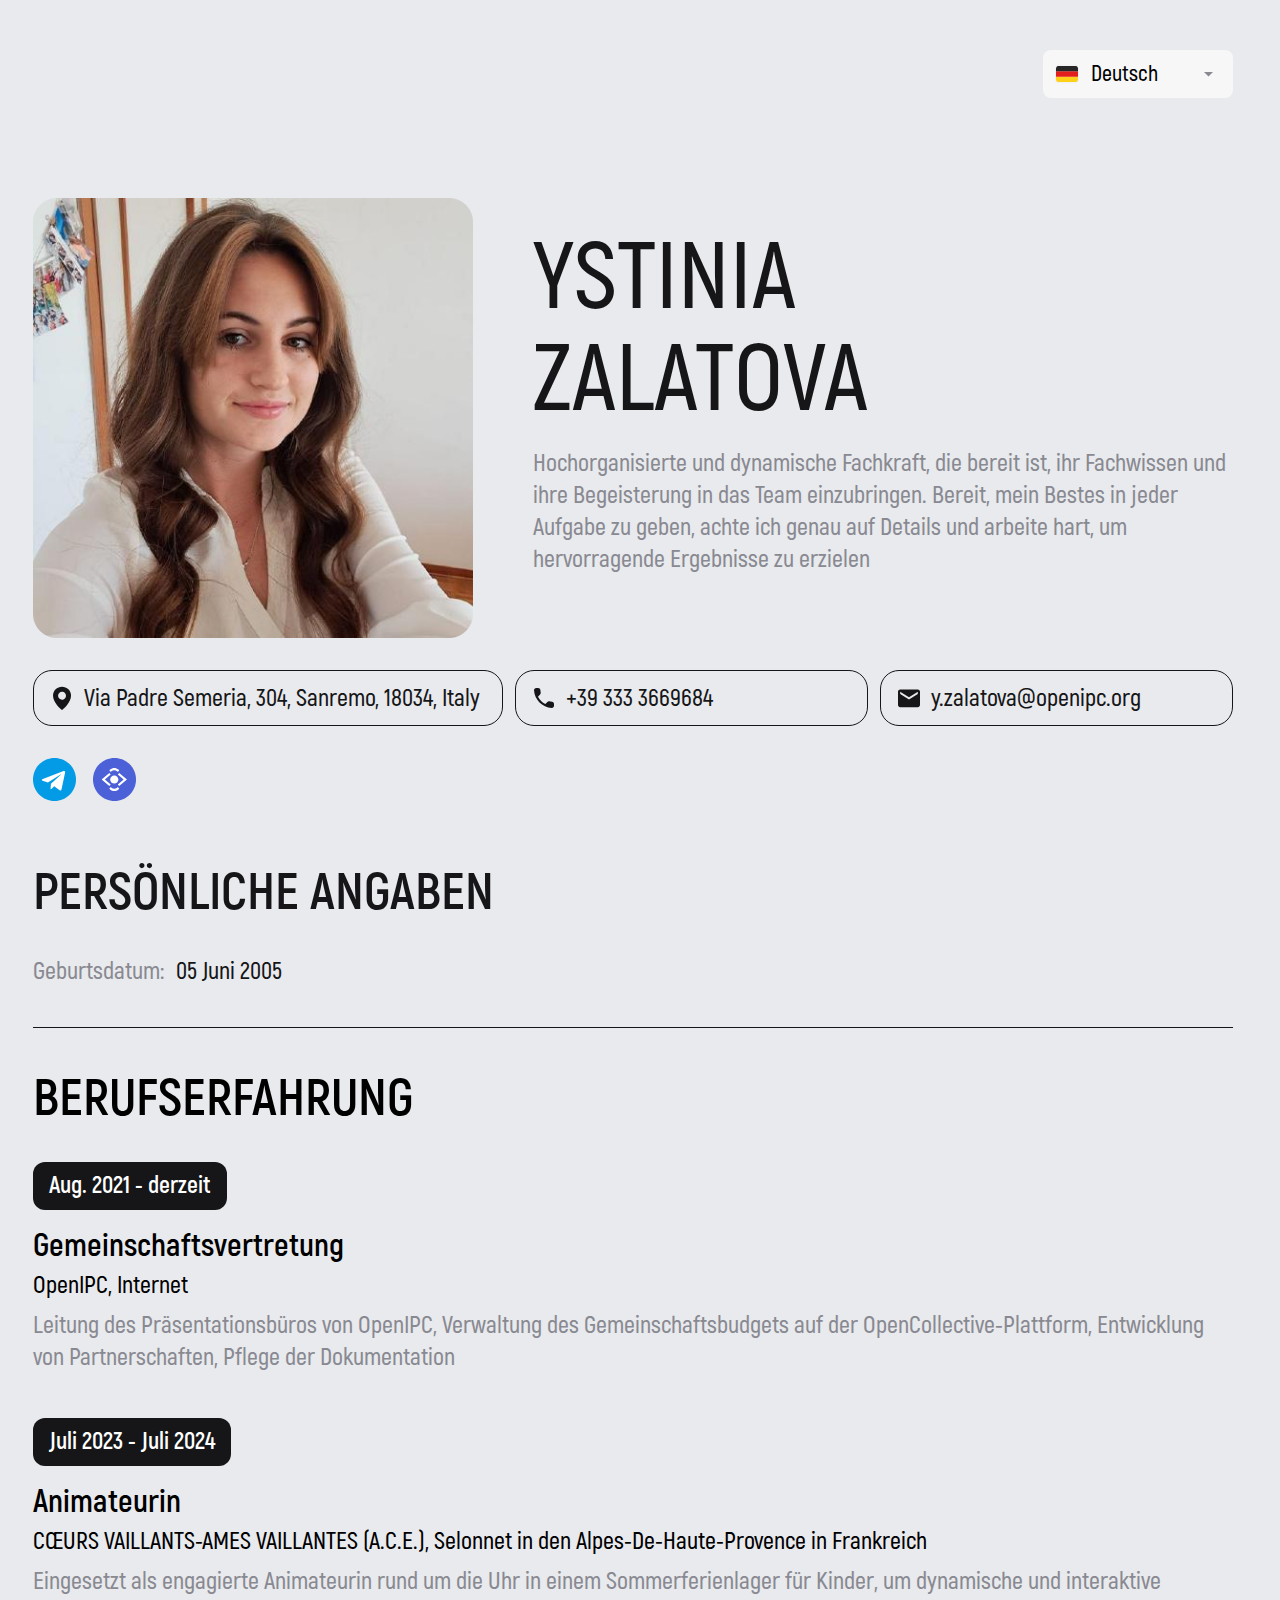
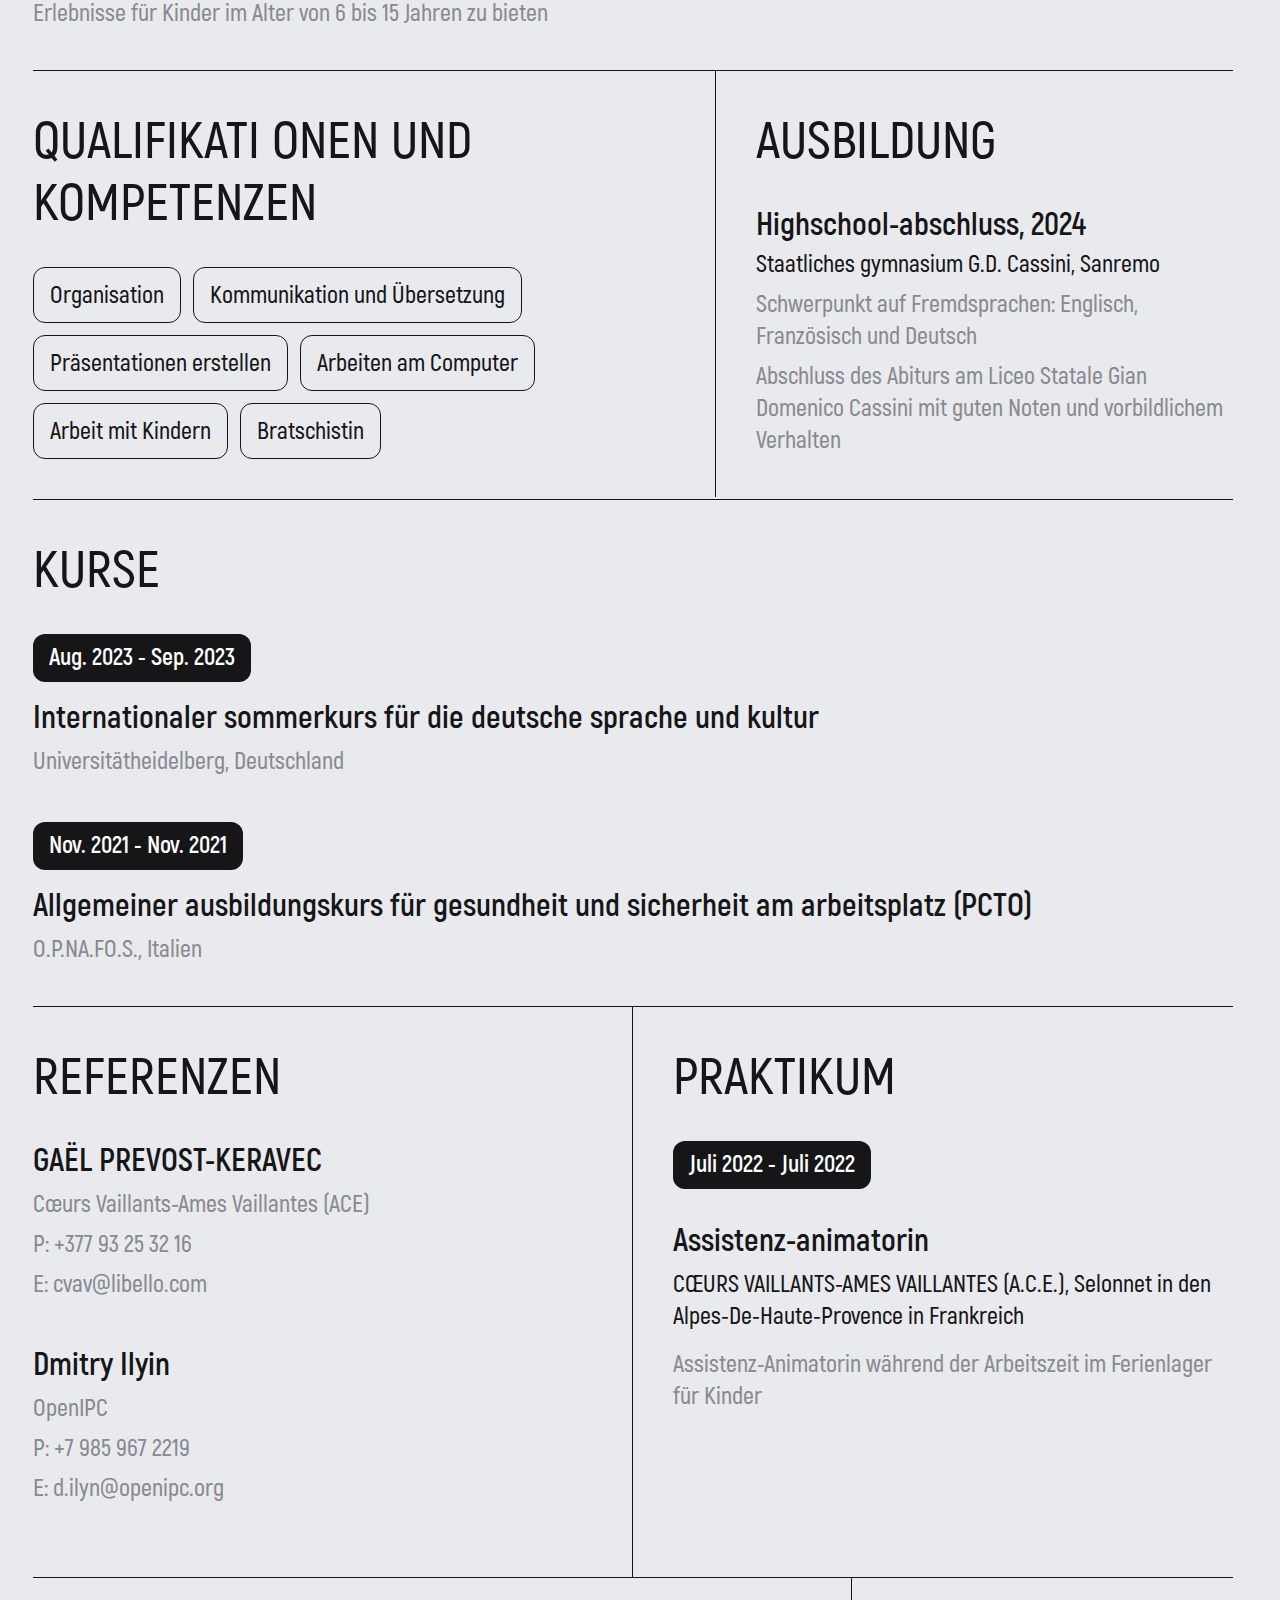
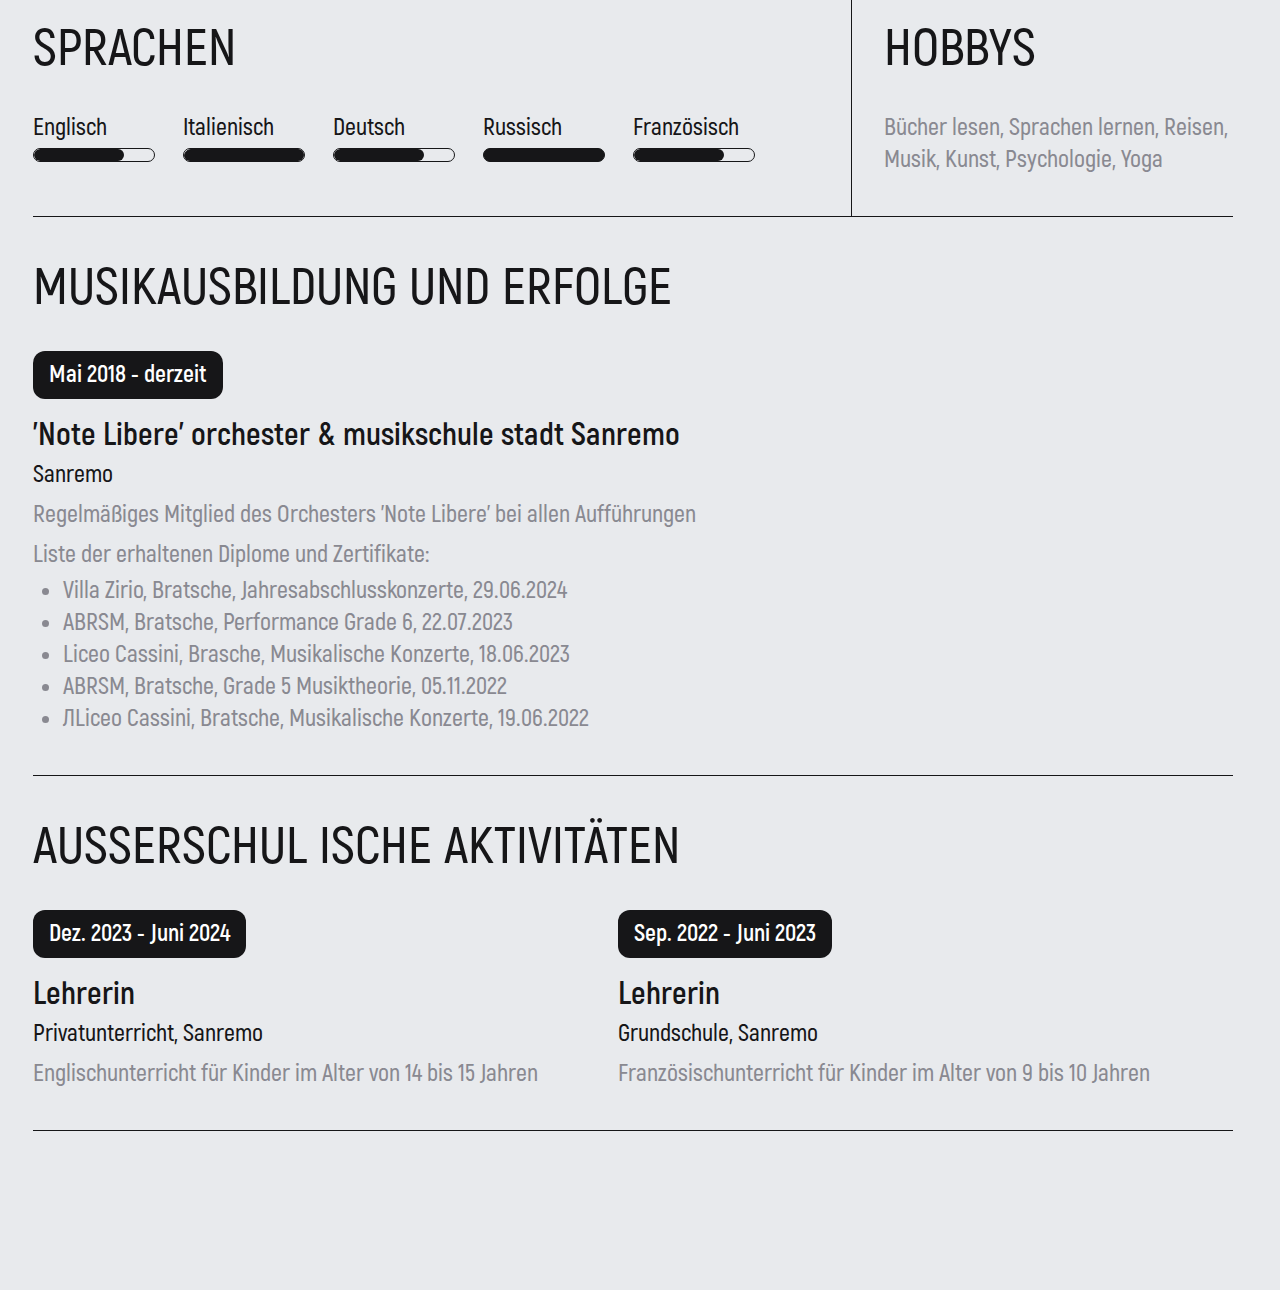
==== de.html @ 10b7538b "Rename index pages" ====
<!doctype html>
<html lang="de">

<head>
  <meta charset="utf-8" />
  <meta name="viewport"
    content="width=device-width, user-scalable=no, initial-scale=1, maximum-scale=1, minimum-scale=1">
  <title>CV</title>
  <link rel="stylesheet" href="./css/styles.css" />
</head>

<body>

  <header class="header">
    <div class="lang-menu">
      <div id="lang-menu-btn" class="lang-menu__button" tabindex="1">
        <div class="lang-menu__text-wrap">
          <img class="lang-menu__flag" src="./img/flag_de.svg" alt="Deutsch"
            loading="lazy" style="width: 24px; height: 24px;">
          <span class="lang-menu__text">Deutsch</span>
        </div>
        <img id="lang-menu-img" class="lang-menu__arrow" src="./img/arrow_down.svg" loading="lazy"
          style="width: 24px; height: 24px;">
        </button>
        <div id="lang-menu-list" class="lang-menu__list">
          <a href="./en.html" class="lang-menu__item" tabindex="2">
            <img class="lang-menu__item-flag" src="./img/flag_gb.svg"
              alt="Englisch" style="width: 24px; height: 24px;">
            <span class="lang-menu__name">Englisch</span>
          </a>

          <a href="./it.html" class="lang-menu__item" tabindex="3">
            <img class="lang-menu__item-flag" src="./img/flag_it.svg"
              alt="Italienisch" style="width: 24px; height: 24px;">
            <span class="lang-menu__name">Italienisch</span>
          </a>

          <a href="./de.html" class="lang-menu__item" tabindex="4">
            <img class="lang-menu__item-flag" src="./img/flag_de.svg"
              alt="Deutsch" style="width: 24px; height: 24px;">
            <span class="lang-menu__name">Deutsch</span>
          </a>

          <a href="./ru.html" class="lang-menu__item" tabindex="5">
            <img class="lang-menu__item-flag" src="./img/flag_ru.svg"
              alt="Russisch" style="width: 24px; height: 24px;">
            <span class="lang-menu__name">Russisch</span>
          </a>

          <a href="./fr.html" class="lang-menu__item" tabindex="6">
            <img class="lang-menu__item-flag" src="./img/flag_fr.svg"
              alt="Französisch" style="width: 24px; height: 24px;">
            <span class="lang-menu__name">Französisch</span>
          </a>
        </div>
      </div>
    </div>

    <!--
    <a href="./cv.pdf">
      <div class="header__download chips chips--filled">
        <img src="./img/download.svg" alt="PDF herunterladen" style="width: 24px; height: 24px;">
        <span class="chips__label">PDF herunterladen</span>
      </div>
    </a> -->


  </header>

  <main class="content">
    <div class="profile">
      <div class="profile__photo">
        <picture>
          <source media="(max-width: 360px)" srcset="./img/photo_mobile.png" />
          <source media="(max-width: 768px)" srcset="./img/photo_tablet.png" />
          <img src="./img/photo_pc.png" alt="YSTINIA ZALATOVA" loading="lazy">
        </picture>
      </div>
      <div class="profile__info">
        <div class="profile__name">
          <div class="profile__first-name">YSTINIA</div>
          <div class="profile__last-name">ZALATOVA</div>
        </div>
        <div class="profile__description">Hochorganisierte und dynamische Fachkraft, die bereit ist, ihr Fachwissen und ihre Begeisterung in das Team einzubringen. Bereit, mein Bestes in jeder Aufgabe zu geben, achte ich genau auf Details und arbeite hart, um hervorragende Ergebnisse zu erzielen</div>
      </div>
    </div>


    <div class="contacts">
      <div class="chips chips--outline contacts__item--location contacts__chips">
        <div class="contacts__icon">
          <img src="./img/location_big.svg" alt="Via Padre Semeria, 304, Sanremo, 18034, Italy" loading="lazy">
        </div>
        <span class="chips__label contacts__chips-label">Via Padre Semeria, 304, Sanremo, 18034, Italy</span>
      </div>

      <div class="chips chips--outline contacts__item--phone contacts__chips">
        <div class="contacts__icon">
          <img src="./img/phone_big.svg" alt="+39 333 3669684" loading="lazy">
        </div>
        <span class="chips__label contacts__chips-label">+39 333 3669684</span>
      </div>

      <div class="chips chips--outline contacts__item--email contacts__chips">
        <div class="contacts__icon">
          <img src="./img/email_big.svg" alt="y.zalatova@openipc.org" loading="lazy">
        </div>
        <span class="chips__label contacts__chips-label">y.zalatova@openipc.org</span>
      </div>
    </div>

    <div class="contact-icons">
      <a href="https://t.me/Ystinia5" class="contact-icons__item">
        <img src="./img/telegram.svg" alt="https://t.me/Ystinia5">
      </a>

      <a href="https://openipc.org/our-team" class="contact-icons__item">
        <img src="./img/openipc.svg" alt="https://openipc.org/our-team">
      </a>
    </div>

    <div class="personal-data">
      <div class="personal-data__header">
        <h1 class="personal-data__title">PERSÖNLICHE ANGABEN</h1>
      </div>
      <div class="personal-data__birthdate">
        <span class="personal-data__birthdate-label">Geburtsdatum:</span>
        <span class="personal-data__birthdate-value">05 Juni 2005</span>
      </div>
    </div>

    <section class="work-experience">
      <h2 class="work-experience__title">BERUFSERFAHRUNG</h2>
      <div class="work-experience__list">

        <div class="work-experience__item">
          <div class="chips chips--filled">
            <span class="chips__label">Aug. 2021 - derzeit</span>
          </div>
          <div class="work-experience__item-details">
            <div class="work-experience__item-details-header">
              <h3 class="work-experience__item-details-title">Gemeinschaftsvertretung</h3>
              <p class="work-experience__item-details-subtitle">OpenIPC, Internet</p>
            </div>
            <p class="work-experience__item-details-description">Leitung des Präsentationsbüros von OpenIPC, Verwaltung des Gemeinschaftsbudgets auf der OpenCollective-Plattform, Entwicklung von Partnerschaften, Pflege der Dokumentation</p>
          </div>
        </div>

        <div class="work-experience__item">
          <div class="chips chips--filled">
            <span class="chips__label">Juli 2023 - Juli 2024</span>
          </div>
          <div class="work-experience__item-details">
            <div class="work-experience__item-details-header">
              <h3 class="work-experience__item-details-title">Animateurin</h3>
              <p class="work-experience__item-details-subtitle">CŒURS VAILLANTS-AMES VAILLANTES (A.C.E.), Selonnet in den Alpes-De-Haute-Provence in Frankreich</p>
            </div>
            <p class="work-experience__item-details-description">Eingesetzt als engagierte Animateurin rund um die Uhr in einem Sommerferienlager für Kinder, um dynamische und interaktive Erlebnisse für Kinder im Alter von 6 bis 15 Jahren zu bieten</p>
          </div>
        </div>

      </div>
    </section>

    <section class="skills-education">
      <div class="skills">
        <h2 class="skills__title">QUALIFIKATI ONEN UND KOMPETENZEN</h2>
        <div class="skills__list">
          <div class="chips chips--outline">
            <span class="chips__label">Organisation</span>
          </div>
          <div class="chips chips--outline">
            <span class="chips__label">Kommunikation und Übersetzung</span>
          </div>
          <div class="chips chips--outline">
            <span class="chips__label">Präsentationen erstellen</span>
          </div>
          <div class="chips chips--outline">
            <span class="chips__label">Arbeiten am Computer</span>
          </div>
          <div class="chips chips--outline">
            <span class="chips__label">Arbeit mit Kindern</span>
          </div>
          <div class="chips chips--outline">
            <span class="chips__label">Bratschistin</span>
          </div>
        </div>
      </div>
      <div class="education">
        <h2 class="education__title">AUSBILDUNG</h2>
        <div class="education__item">
          <div class="education__degree">
            <h3 class="education__degree-title">Highschool-abschluss, 2024</h2>
              <p class="education__degree-school">Staatliches gymnasium G.D. Cassini, Sanremo</p>
          </div>
          <div class="education__details">
            <p class="education__details-item">Schwerpunkt auf Fremdsprachen: Englisch, Französisch und Deutsch</p>
            <p class="education__details-item">Abschluss des Abiturs am Liceo Statale Gian Domenico Cassini mit guten Noten und vorbildlichem Verhalten</p>
          </div>
        </div>
      </div>
    </section>

    <section class="courses-section">
      <h2 class="courses-section__title">KURSE</h2>
      <div class="courses-section__list">
        <div class="course-item">
          <div class="chips chips--filled">
            <span class="chips__label">Aug. 2023 - Sep. 2023</span>
          </div>
          <div class="course-item__content">
            <h3 class="course-item__title">Internationaler sommerkurs für die deutsche sprache und kultur</h3>
            <p class="course-item__subtitle">Universitätheidelberg, Deutschland</p>
          </div>
        </div>
        <div class="course-item">
          <div class="chips chips--filled">
            <span class="chips__label">Nov. 2021 - Nov. 2021</span>
          </div>
          <div class="course-item__content">
            <h3 class="course-item__title">Allgemeiner ausbildungskurs für gesundheit und sicherheit am arbeitsplatz (PCTO)</h3>
            <p class="course-item__subtitle">O.P.NA.FO.S., Italien</p>
          </div>
        </div>
      </div>
    </section>

    <section class="recommendations-internship">

      <div class="recommendations">
        <div class="recommendations__title">REFERENZEN</div>
        <div class="recommendations__list">
          <div class="recommendation">
            <div class="recommendation__person">
              <div class="recommendation__person-name">GAËL PREVOST-KERAVEC</div>
              <div class="recommendation__person-info">
                <div class="recommendation__person-company">Cœurs Vaillants-Ames Vaillantes (ACE)</div>
                <div class="recommendation__person-phone">P: +377 93 25 32 16</div>
                <div class="recommendation__person-email">E: cvav@libello.com</div>
              </div>
            </div>
          </div>
          <div class="recommendation">
            <div class="recommendation__person">
              <div class="recommendation__person-name">Dmitry Ilyin</div>
              <div class="recommendation__person-info">
                <div class="recommendation__person-company">OpenIPC</div>
                <div class="recommendation__person-phone">P: +7 985 967 2219</div>
                <div class="recommendation__person-email">E: d.ilyn@openipc.org</div>
              </div>
            </div>
          </div>
        </div>
        <div class="separator"></div>
      </div>

      <div class="internship">
        <div class="internship__title">PRAKTIKUM</div>
        <div class="internship__chips">
          <div class="chips chips--filled">
            <span class="chips__label">Juli 2022 - Juli 2022</span>
          </div>
        </div>
        <div class="internship__description">
          <div class="internship__position">
            <div class="internship__position-title">Assistenz-animatorin</div>
            <div class="internship__position-company">CŒURS VAILLANTS-AMES VAILLANTES (A.C.E.), Selonnet in den Alpes-De-Haute-Provence in Frankreich</div>
          </div>
          <div class="internship__responsibilities">Assistenz-Animatorin während der Arbeitszeit im Ferienlager für Kinder</div>
        </div>
      </div>
    </section>

    <section class="skills-hobbies">
      <div class="skills">
        <h2 class="skills__title">SPRACHEN</h2>
        <div class="skills__list">
          <div class="skill">
            <div class="progress">
              <label class="progress__label">Englisch</label>
              <div class="progress__bar">
                <div class="progress__bar--fill" style="width: 75%;"></div>
              </div>
            </div>
          </div>
          <div class="skill">
            <div class="progress">
              <label class="progress__label">Italienisch</label>
              <div class="progress__bar">
                <div class="progress__bar progress__bar--complete"></div>
              </div>
            </div>
          </div>
          <div class="skill">
            <div class="progress">
              <label class="progress__label">Deutsch</label>
              <div class="progress__bar">
                <div class="progress__bar--fill" style="width: 75%;"></div>
              </div>
            </div>
          </div>
          <div class="skill">
            <div class="progress">
              <label class="progress__label">Russisch</label>
              <div class="progress__bar progress__bar--complete"></div>
            </div>
          </div>
          <div class="skill">
            <div class="progress">
              <label class="progress__label">Französisch</label>
              <div class="progress__bar">
                <div class="progress__bar--fill" style="width: 75%;"></div>
              </div>
            </div>
          </div>
        </div>
      </div>
      <div class="hobbies">
        <h2 class="hobbies__title">HOBBYS</h2>
        <p class="hobbies__description">Bücher lesen, Sprachen lernen, Reisen, Musik, Kunst, Psychologie, Yoga</p>
      </div>
    </section>

    <section class="music-education">
      <h2 class="music-education__title">MUSIKAUSBILDUNG UND ERFOLGE</h2>

      <div class="music-education__content">
        <div class="chips chips--filled">
          <span class="chips__label">Mai 2018 - derzeit</span>
        </div>

        <div class="music-education__info">
          <div class="music-education__place">
            <h3 class="music-education__place-title">'Note Libere' orchester & musikschule stadt Sanremo</h3>
            <p class="music-education__place-city">Sanremo</p>
          </div>
          <div class="music-education__achievements">
            <p class="music-education__achievements-participation">Regelmäßiges Mitglied des Orchesters 'Note Libere' bei allen Aufführungen</p>
            <p class="music-education__diplomas-text">Liste der erhaltenen Diplome und Zertifikate:</p>
            <ul class="music-education__achievements-diplomas">
              <li>Villa Zirio, Bratsche, Jahresabschlusskonzerte, 29.06.2024</li>
              <li>ABRSM, Bratsche, Performance Grade 6, 22.07.2023</li>
              <li>Liceo Cassini, Brasche, Musikalische Konzerte, 18.06.2023</li>
              <li>ABRSM, Bratsche, Grade 5 Musiktheorie, 05.11.2022</li>
              <li>ЛLiceo Cassini, Bratsche, Musikalische Konzerte, 19.06.2022</li>
            </ul>
          </div>
        </div>
      </div>
    </section>

    <section class="extracurricular-activities">
      <h2 class="extracurricular-activities__title">AUSSERSCHUL ISCHE AKTIVITÄTEN</h2>
      <div class="extracurricular-activities__list">
        <div class="activity">
          <div class="chips chips--filled">
            <span class="chips__label">Dez. 2023 - Juni 2024</span>
          </div>
          <div class="activity__content">
            <div class="activity__header">
              <h3 class="activity__title">Lehrerin</h3>
              <p class="activity__subtitle">Privatunterricht, Sanremo</p>
            </div>
            <p class="activity__description">Englischunterricht für Kinder im Alter von 14 bis 15 Jahren</p>
          </div>
        </div>
        <div class="activity">
          <div class="chips chips--filled">
            <span class="chips__label">Sep. 2022 - Juni 2023</span>
          </div>
          <div class="activity__content">
            <div class="activity__header">
              <h3 class="activity__title">Lehrerin</h3>
              <p class="activity__subtitle">Grundschule, Sanremo</p>
            </div>
            <p class="activity__description">Französischunterricht für Kinder im Alter von 9 bis 10 Jahren</p>
          </div>
        </div>
      </div>
    </section>


  </main>


  <footer class="footer">
  </footer>


  <script>
    // Получаем элементы
    const changeableDiv = document.getElementById('lang-menu-btn');
    const image = document.getElementById('lang-menu-img');
    const hiddenDiv = document.getElementById('lang-menu-list');

    // Функция для изменения картинки и видимости
    function toggleState() {
      // Меняем картинку
      image.src = "./img/arrow_up.svg";

      // Показываем скрытый div
      hiddenDiv.style.display = 'block';
    }

    // Функция для возврата состояния
    function resetState() {
      // Возвращаем исходную картинку
      image.src = "./img/arrow_down.svg";

      // Скрываем div
      hiddenDiv.style.display = 'none';
    }

    // Добавляем обработчик на клик по changeableDiv
    changeableDiv.addEventListener('click', toggleState);

    // Добавляем обработчик на клик вне changeableDiv
    document.addEventListener('click', function (event) {
      if (!changeableDiv.contains(event.target)) {
        resetState();
      }
    });
  </script>
</body>

</html>
---- css/styles.css ----
@charset "UTF-8";
/**
  Нормализация блочной модели
 */
*,
::before,
::after {
  box-sizing: border-box;
}

/**
  Убираем внутренние отступы слева тегам списков,
  у которых есть атрибут class
 */
:where(ul, ol):where([class]) {
  padding-left: 0;
}

/**
  Убираем внешние отступы body и двум другим тегам,
  у которых есть атрибут class
 */
body,
:where(blockquote, figure):where([class]) {
  margin: 0;
}

/**
  Убираем внешние отступы вертикали нужным тегам,
  у которых есть атрибут class
 */
:where(h1,
h2,
h3,
h4,
h5,
h6,
p,
ul,
ol,
dl):where([class]) {
  margin-block: 0;
}

:where(dd[class]) {
  margin-left: 0;
}

:where(fieldset[class]) {
  margin-left: 0;
  padding: 0;
  border: none;
}

/**
  Убираем стандартный маркер маркированному списку,
  у которого есть атрибут class
 */
:where(ul[class]) {
  list-style: none;
}

:where(address[class]) {
  font-style: normal;
}

/**
  Обнуляем вертикальные внешние отступы параграфа,
  объявляем локальную переменную для внешнего отступа вниз,
  чтобы избежать взаимодействие с более сложным селектором
 */
p {
  --paragraphMarginBottom: 24px;
  margin-block: 0;
}

/**
  Внешний отступ вниз для параграфа без атрибута class,
  который расположен не последним среди своих соседних элементов
 */
p:where(:not([class]):not(:last-child)) {
  margin-bottom: var(--paragraphMarginBottom);
}

/**
  Упрощаем работу с изображениями и видео
 */
img,
video {
  display: block;
  max-width: 100%;
  height: auto;
}

/**
  Наследуем свойства шрифт для полей ввода
 */
input,
textarea,
select,
button {
  font: inherit;
}

html {
  /**
    Пригодится в большинстве ситуаций
    (когда, например, нужно будет "прижать" футер к низу сайта)
   */
  height: 100%;
  /**
    Убираем скачок интерфейса по горизонтали
    при появлении / исчезновении скроллбара
   */
  scrollbar-gutter: stable;
}

/**
  Плавный скролл
 */
html,
:has(:target) {
  scroll-behavior: smooth;
}

body {
  /**
    Пригодится в большинстве ситуаций
    (когда, например, нужно будет "прижать" футер к низу сайта)
   */
  min-height: 100%;
  /**
    Унифицированный интерлиньяж
   */
  line-height: 1.5;
}

/**
  Нормализация высоты элемента ссылки при его инспектировании в DevTools
 */
a:where([class]) {
  display: inline-flex;
}

/**
  Курсор-рука при наведении на элемент
 */
button,
label {
  cursor: pointer;
}

/**
  Приводим к единому цвету svg-элементы
 */
[fill] {
  fill: currentColor;
}

[stroke] {
  stroke: currentColor;
}

/**
  Чиним баг задержки смены цвета при взаимодействии с svg-элементами
 */
svg * {
  transition-property: fill, stroke;
}

/**
  Приведение рамок таблиц в классический 'collapse' вид
 */
:where(table) {
  border-collapse: collapse;
  border-color: currentColor;
}

/**
  Удаляем все анимации и переходы для людей,
  которые предпочитают их не использовать
 */
@media (prefers-reduced-motion: reduce) {
  *,
  ::before,
  ::after {
    animation-duration: 0.01ms !important;
    animation-iteration-count: 1 !important;
    transition-duration: 0.01ms !important;
    scroll-behavior: auto !important;
  }
}
@font-face {
  font-family: "Akrobat";
  src: url("../fonts/Akrobat-700-Bold.woff2") format("woff2");
  font-weight: 700;
  font-style: normal;
  font-display: swap;
}
@font-face {
  font-family: "Akrobat";
  src: url("../fonts/Akrobat-600-SemiBold.woff2") format("woff2");
  font-weight: 600;
  font-style: normal;
  font-display: swap;
}
:root {
  --color-black-01: #161618;
  --color-black-02: #2D2D31;
  --color-background: #E8EAED;
  --color-gray-01: #898991;
  --color-gray-03: #E0E1E3;
  --color-gray-04: #F4F5F8;
  --color-gray-05: #EEEFF2;
  --color-gray-02: #B9B9B9;
  --color-white-01: #F7F7F7;
  --color-white-02: #FEFEFE;
  --color-white-03: #F5F5F5;
  --color-white-pure: #FFFFFF;
  --border-black: 1px solid var(--color-black-01);
  --font-familly-base: "Akrobat", sans-serif;
  --container-width: 1920px;
  --container-padding-x: 360px;
  --container-padding-y: 180px;
  --transition-duration: 0.2;
}

.container {
  max-width: calc(var(--container-width) + var(--container-padding-x) * 2);
  margin-inline: auto;
  padding-inline: var(--container-padding-x);
}

.visually-hidden {
  position: absolute !important;
  width: 1px !important;
  height: 1px !important;
  margin: -1px !important;
  border: 0 !important;
  padding: 0 !important;
  white-space: nowrap !important;
  -webkit-clip-path: inset(100%) !important;
          clip-path: inset(100%) !important;
  clip: rect(0 0 0 0) !important;
  overflow: hidden !important;
}

@media (max-width: 767px) {
  .hidden-mobile {
    display: none !important;
  }
}

body {
  font-family: var(--font-familly-base);
  font-weight: 400;
  font-size: clamp(22px, 1.25vw, 24px);
  line-height: 32px;
  color: var(--color-black);
  background-color: var(--color-background);
  min-width: 360px;
}

a,
button,
input,
textarea,
svg * {
  transition-duration: var(--transition-duration);
}

a {
  text-decoration: none;
  color: inherit;
}

.header {
  height: 148px;
  padding-top: 50px;
  padding-bottom: 50px;
  margin-bottom: 50px;
  position: relative;
  left: 50%;
  translate: -50% 0%;
  max-width: 1200px;
  z-index: 10;
  display: flex;
  flex-direction: row;
  justify-content: flex-end;
  gap: 10px;
}
@media (max-width: 1231px) {
  .header {
    padding-inline: 16px;
  }
}
@media (max-width: 1199px) {
  .header {
    height: 88px;
    padding-top: 20px;
    padding-bottom: 20px;
    margin-bottom: 32px;
  }
}
@media (max-width: 767px) {
  .header {
    margin-bottom: 24px;
  }
}
.header__download {
  background-color: var(--color-black-01);
  cursor: pointer;
}
@media (max-width: 767px) {
  .header__download {
    height: 44px !important;
    padding: 10px !important;
  }
}
.header__download:hover {
  background-color: var(--color-black-02);
}

.footer {
  border-top: var(--border-black);
  height: 160px;
  max-width: 1200px;
  position: relative;
  left: 50%;
  translate: -50% 0%;
}
@media (max-width: 1199px) {
  .footer {
    height: 140px;
  }
}
@media (max-width: 767px) {
  .footer {
    height: 80px;
  }
}

.chips {
  display: flex;
  flex-direction: row;
  align-items: center;
  padding: 8px 16px;
  gap: 10px;
  font-family: "Akrobat";
  font-style: normal;
  font-size: 24px;
  line-height: 32px;
}
@media (max-width: 1199px) {
  .chips {
    font-size: 20px;
    line-height: 26px;
  }
}
@media (max-width: 767px) {
  .chips {
    font-size: 16px;
    line-height: 22px;
  }
}
.chips--filled {
  height: 48px;
  background: var(--color-black-01);
  border-radius: 12px;
}
@media (max-width: 1199px) {
  .chips--filled {
    height: 48px;
  }
}
@media (max-width: 767px) {
  .chips--filled {
    height: 38px;
  }
}
.chips--filled .chips__label {
  font-weight: 700;
  display: flex;
  align-items: center;
  color: var(--color-white-pure);
}
.chips--outline {
  height: 56px;
  border: var(--border-black);
  border-radius: 12px;
}
@media (max-width: 1199px) {
  .chips--outline {
    padding: 8px 12px;
    height: 42px;
  }
}
.chips--outline .chips__label {
  padding-top: 2px;
  font-weight: 600;
  display: flex;
  align-items: center;
  color: var(--color-black-01);
}

.progress {
  display: flex;
  flex-direction: column;
  gap: 4px;
  position: relative;
  width: 122px;
  height: 50px;
}
.progress__label {
  font-family: "Akrobat", sans-serif;
  font-style: normal;
  font-weight: 600;
  font-size: 24px;
  line-height: 32px;
  color: var(--color-black-01);
  display: flex;
  align-items: center;
  width: 122px;
  height: 32px;
}
.progress__bar {
  position: relative;
  width: 122px;
  height: 14px;
  border: var(--border-black);
  border-radius: 12px;
  overflow: hidden;
}
.progress__bar--complete {
  background-color: var(--color-black-01);
}
.progress__bar--fill {
  position: absolute;
  top: 0;
  left: 0;
  width: 0%;
  height: 100%;
  background-color: var(--color-black-01);
  border-radius: 12px;
}
@media (max-width: 1199px) {
  .progress {
    height: 44px;
  }
  .progress__label {
    font-size: 20px;
    line-height: 26px;
  }
}

.profile {
  display: flex;
  flex-direction: row;
  align-items: center;
  padding: 0;
  height: 440px;
  gap: 60px;
}
@media (max-width: 1199px) {
  .profile {
    height: 360px;
    gap: 24px;
  }
}
@media (max-width: 767px) {
  .profile {
    flex-direction: column;
    justify-content: center;
    align-items: flex-start;
    height: 404px;
    gap: 16px;
  }
}
.profile__photo {
  width: 440px;
  height: 440px;
  border-radius: 24px;
}
@media (max-width: 1199px) {
  .profile__photo {
    width: 360px;
    height: 360px;
  }
}
@media (max-width: 767px) {
  .profile__photo {
    width: 160px;
    height: 160px;
    border-radius: 12px;
  }
}
.profile__photo img {
  width: 100%;
  height: 100%;
  border-radius: inherit;
  -o-object-fit: cover;
     object-fit: cover;
}
.profile__info {
  display: flex;
  flex-direction: column;
  width: 700px;
  height: 380px;
  gap: 16px;
}
@media (max-width: 1199px) {
  .profile__info {
    max-width: 360px;
    height: 336px;
    gap: 4px;
  }
}
@media (max-width: 767px) {
  .profile__info {
    max-width: -moz-max-content;
    max-width: max-content;
    width: auto;
    height: 228px;
    align-self: stretch;
    flex-grow: 0;
  }
}
.profile__name {
  display: flex;
  flex-direction: column;
}
.profile__first-name, .profile__last-name {
  width: 100%;
  height: 102px;
  font-family: var(--font-familly-base);
  font-weight: 600;
  font-size: 94px;
  line-height: 102px;
  text-transform: uppercase;
  color: var(--color-black-01);
}
@media (max-width: 1199px) {
  .profile__first-name, .profile__last-name {
    height: 62px;
    font-size: 56px;
    line-height: 62px;
  }
}
@media (max-width: 767px) {
  .profile__first-name, .profile__last-name {
    height: 46px;
    font-size: 40px;
    line-height: 46px;
  }
}
.profile__description {
  width: 100%;
  height: 160px;
  font-family: var(--font-familly-base);
  font-weight: 600;
  font-size: 24px;
  line-height: 32px;
  color: var(--color-gray-01);
}
@media (max-width: 1199px) {
  .profile__description {
    height: 208px;
    font-size: 20px;
    line-height: 26px;
  }
}
@media (max-width: 767px) {
  .profile__description {
    height: 132px;
    font-size: 16px;
    line-height: 22px;
  }
}

.content {
  max-width: 1200px;
  position: relative;
  left: 50%;
  translate: -50% 0%;
}
@media (max-width: 1231px) {
  .content {
    padding-inline: 16px;
  }
}

.lang-menu {
  display: inline-block;
  position: relative;
}
.lang-menu__button {
  width: 190px;
  height: 48px;
  padding: 12px;
  gap: 12px;
  border-radius: 8px;
  cursor: pointer;
  display: flex;
  flex-direction: row;
  align-items: center;
  justify-content: space-between;
  padding: 12px;
  background-color: var(--color-white-01);
}
@media (max-width: 767px) {
  .lang-menu__button {
    height: 44px;
  }
}
.lang-menu__text-wrap {
  display: flex;
  flex-direction: row;
  align-items: center;
  gap: 12px;
}
.lang-menu__button:hover {
  background-color: var(--color-white-02);
}
.lang-menu__button:focus {
  background-color: var(--color-white-01);
}
.lang-menu__button:active {
  background-color: var(--color-white-01);
}
.lang-menu__button:disabled {
  background-color: var(--color-gray-03);
}
.lang-menu__list {
  position: absolute;
  display: none;
  background-color: var(--color-white-01);
  right: 0;
  top: 56px;
  z-index: 10;
  width: 251px;
  border-radius: 12px;
  padding: 16px;
}
@media (max-width: 767px) {
  .lang-menu__list {
    right: inherit;
    left: 0;
  }
}
.lang-menu__item {
  display: flex;
  align-items: center;
  padding: 12px;
  border-radius: 8px;
}
.lang-menu__item:hover {
  background-color: var(--color-gray-04);
  cursor: pointer;
}
.lang-menu__item:focus {
  background-color: var(--color-gray-05);
}
.lang-menu__item-flag {
  width: 20px;
  height: 15px;
  margin-right: 10px;
}
.lang-menu__name {
  font-size: 20px;
  font-weight: 600;
  line-height: 24px;
  text-align: left;
  text-underline-position: from-font;
  -webkit-text-decoration-skip-ink: none;
          text-decoration-skip-ink: none;
}
@media (max-width: 767px) {
  .lang-menu__name {
    font-size: 18px;
  }
}

.contacts {
  display: flex;
  flex-direction: row;
  align-items: flex-start;
  padding: 0;
  gap: 12px;
  height: 56px;
  margin-top: 32px;
  margin-bottom: 32px;
}
@media (max-width: 1199px) {
  .contacts__chips-label {
    font-size: 18px;
    line-height: 24px;
  }
}
@media (max-width: 767px) {
  .contacts__chips-label {
    font-size: 16px;
    line-height: 22px;
  }
}
.contacts__chips {
  border-radius: 19px;
}
@media (max-width: 1199px) {
  .contacts__chips {
    border-radius: 16px;
  }
}
@media (max-width: 767px) {
  .contacts__chips {
    border-radius: 12px;
    padding: 8px;
  }
}
.contacts__item--location {
  width: 470px;
  min-width: 470px;
  height: 56px;
}
@media (max-width: 1199px) {
  .contacts__item--location {
    width: 374px;
    min-width: 374px;
    height: 48px;
    border-radius: 16px;
  }
}
@media (max-width: 767px) {
  .contacts__item--location {
    width: 320px;
    min-width: 317px;
    height: 40px;
    border-radius: 12px;
  }
}
.contacts__item--phone {
  width: 355px;
  height: 56px;
  order: 1;
  flex-grow: 1;
}
@media (max-width: 1199px) {
  .contacts__item--phone {
    width: 186px;
    height: 48px;
    min-width: 186;
    border-radius: 16px;
    flex-grow: 0;
  }
}
@media (max-width: 767px) {
  .contacts__item--phone {
    width: 154px;
    min-width: 154;
    height: 40px;
    border-radius: 12px;
  }
}
.contacts__item--email {
  width: 355px;
  height: 56px;
  order: 2;
  flex-grow: 1;
}
@media (max-width: 1199px) {
  .contacts__item--email {
    width: 226px;
    height: 48px;
    border-radius: 16px;
    flex-grow: 0;
  }
}
@media (max-width: 767px) {
  .contacts__item--email {
    width: 192px;
    height: 40px;
    border-radius: 12px;
  }
}
.contacts__icon {
  width: 24px;
  height: 24px;
}
@media (max-width: 1199px) {
  .contacts {
    width: 738px;
    height: 108px;
    align-content: flex-start;
    flex-wrap: wrap;
  }
}
@media (max-width: 767px) {
  .contacts {
    width: 328px;
    height: 144px;
    margin-top: 20px;
    margin-bottom: 20px;
  }
}

.contact-icons {
  display: flex;
  flex-direction: row;
  gap: 16px;
  margin-top: 32px;
  margin-bottom: 60px;
}
.contact-icons img {
  width: 43px;
  height: 43px;
}
@media (max-width: 767px) {
  .contact-icons {
    margin-top: 20px;
    margin-bottom: 50px;
  }
}
.contact-icons__item {
  width: 44px;
  height: 44px;
}

.personal-data {
  box-sizing: border-box;
  display: flex;
  flex-direction: column;
  align-items: flex-start;
  padding: 0 0 40px;
  gap: 32px;
  height: 166px;
  width: 100%;
  border-bottom: var(--border-black);
}
@media (max-width: 1199px) {
  .personal-data {
    padding: 0 0 32px;
    gap: 24px;
    height: 134px;
  }
}
@media (max-width: 767px) {
  .personal-data {
    gap: 16px;
    height: 102px;
  }
}
.personal-data__header {
  height: 62px;
  width: 100%;
}
@media (max-width: 1199px) {
  .personal-data__header {
    height: 52px;
  }
}
@media (max-width: 767px) {
  .personal-data__header {
    height: 32px;
  }
}
.personal-data__title {
  font-size: 52px;
  line-height: 62px;
  display: flex;
  align-items: flex-end;
  text-transform: uppercase;
  color: var(--color-black-01);
}
@media (max-width: 1199px) {
  .personal-data__title {
    font-size: 46px;
    line-height: 52px;
  }
}
@media (max-width: 767px) {
  .personal-data__title {
    font-size: 28px;
    line-height: 32px;
  }
}
.personal-data__birthdate {
  display: flex;
  flex-direction: row;
  align-items: flex-start;
  padding: 0;
  gap: 12px;
  height: 32px;
}
@media (max-width: 1199px) {
  .personal-data__birthdate {
    height: 26px;
  }
}
@media (max-width: 767px) {
  .personal-data__birthdate {
    height: 22px;
    width: auto;
  }
}
.personal-data__birthdate-label {
  height: 32px;
  font-size: 24px;
  line-height: 32px;
  display: flex;
  align-items: center;
  color: var(--color-gray-01);
}
@media (max-width: 1199px) {
  .personal-data__birthdate-label {
    height: 26px;
    font-size: 20px;
    line-height: 26px;
  }
}
@media (max-width: 767px) {
  .personal-data__birthdate-label {
    height: 22px;
    font-size: 16px;
    line-height: 22px;
    width: auto;
  }
}
.personal-data__birthdate-value {
  height: 32px;
  font-weight: 600;
  font-size: 24px;
  line-height: 32px;
  display: flex;
  align-items: center;
  color: var(--color-black-01);
}
@media (max-width: 1199px) {
  .personal-data__birthdate-value {
    height: 26px;
    font-size: 20px;
    line-height: 26px;
  }
}
@media (max-width: 767px) {
  .personal-data__birthdate-value {
    height: 22px;
    font-size: 16px;
    line-height: 22px;
    width: auto;
  }
}

.work-experience {
  border-bottom: var(--border-black);
  display: flex;
  flex-direction: column;
  align-items: flex-start;
  padding: 40px 0;
  gap: 32px;
  color: var(--color-black);
}
@media (max-width: 1199px) {
  .work-experience {
    padding: 32px 0;
    gap: 24px;
  }
}
@media (max-width: 767px) {
  .work-experience {
    gap: 16px;
  }
}
.work-experience__title {
  font-size: 52px;
  line-height: 62px;
  display: flex;
  align-items: flex-end;
  text-transform: uppercase;
}
@media (max-width: 1199px) {
  .work-experience__title {
    font-size: 46px;
    line-height: 52px;
  }
}
@media (max-width: 767px) {
  .work-experience__title {
    font-size: 28px;
    line-height: 32px;
  }
}
.work-experience__list {
  display: flex;
  flex-direction: column;
  align-items: flex-start;
  padding: 0;
  gap: 44px;
}
@media (max-width: 1199px) {
  .work-experience__list {
    gap: 32px;
  }
}
.work-experience__item {
  display: flex;
  flex-direction: column;
  align-items: flex-start;
  padding: 0px;
  gap: 16px;
}
@media (max-width: 1199px) {
  .work-experience__item {
    gap: 12px;
  }
}
.work-experience__item-details {
  display: flex;
  flex-direction: column;
  align-items: flex-start;
  padding: 0px;
  gap: 8px;
}
@media (max-width: 1199px) {
  .work-experience__item-details {
    align-self: stretch;
  }
}
@media (max-width: 767px) {
  .work-experience__item-details {
    gap: 4px;
  }
}
.work-experience__item-details-header {
  display: flex;
  flex-direction: column;
  align-items: flex-start;
  padding: 0;
  gap: 4px;
}
.work-experience__item-details-title {
  font-weight: 700;
  font-size: 32px;
  line-height: 40px;
  display: flex;
  align-items: center;
}
@media (max-width: 1199px) {
  .work-experience__item-details-title {
    font-size: 28px;
    line-height: 36px;
  }
}
@media (max-width: 767px) {
  .work-experience__item-details-title {
    font-size: 20px;
    line-height: 24px;
  }
}
.work-experience__item-details-subtitle {
  font-weight: 600;
  font-size: 24px;
  line-height: 32px;
  display: flex;
  align-items: center;
}
@media (max-width: 1199px) {
  .work-experience__item-details-subtitle {
    font-size: 20px;
    line-height: 26px;
  }
}
@media (max-width: 767px) {
  .work-experience__item-details-subtitle {
    font-size: 16px;
    line-height: 22px;
  }
}
.work-experience__item-details-description {
  font-weight: 600;
  font-size: 24px;
  line-height: 32px;
  display: flex;
  align-items: center;
  color: var(--color-gray-01);
}
@media (max-width: 1199px) {
  .work-experience__item-details-description {
    font-size: 20px;
    line-height: 26px;
  }
}
@media (max-width: 767px) {
  .work-experience__item-details-description {
    font-size: 16px;
    line-height: 22px;
  }
}

.skills-education {
  display: flex;
  flex-direction: row;
  align-items: flex-start;
  padding: 0;
}
@media (max-width: 767px) {
  .skills-education {
    flex-direction: column;
  }
}
.skills-education .skills {
  display: flex;
  flex-direction: column;
  align-items: flex-start;
  padding: 40px 0;
  gap: 32px;
}
@media (max-width: 1199px) {
  .skills-education .skills {
    padding: 32px 0;
    gap: 24px;
  }
}
@media (max-width: 767px) {
  .skills-education .skills {
    gap: 16px;
    border-bottom: var(--border-black);
  }
}
.skills-education .skills__title {
  font-weight: 600;
  font-size: 52px;
  line-height: 62px;
  display: flex;
  align-items: flex-end;
  text-transform: uppercase;
  color: var(--color-black-01);
}
@media (max-width: 1199px) {
  .skills-education .skills__title {
    font-size: 46px;
    line-height: 52px;
  }
}
@media (max-width: 767px) {
  .skills-education .skills__title {
    font-size: 28px;
    line-height: 32px;
  }
}
.skills-education .skills__list {
  display: flex;
  flex-direction: row;
  flex-wrap: wrap;
  align-items: flex-start;
  align-content: flex-start;
  padding: 0;
  gap: 12px;
}
@media (max-width: 1199px) {
  .skills-education .skills__list {
    gap: 10px;
  }
}
.skills-education .education {
  display: flex;
  flex-direction: column;
  align-items: flex-start;
  padding: 40px 0 40px 40px;
  gap: 32px;
  border-left: var(--border-black);
}
@media (max-width: 1199px) {
  .skills-education .education {
    padding: 32px 0 32px 24px;
    gap: 20px;
  }
}
@media (max-width: 767px) {
  .skills-education .education {
    padding: 32px 0;
    gap: 16px;
    border-left: none;
  }
}
.skills-education .education__title {
  font-weight: 600;
  font-size: 52px;
  line-height: 62px;
  display: flex;
  align-items: flex-end;
  text-transform: uppercase;
  color: var(--color-black-01);
}
@media (max-width: 1199px) {
  .skills-education .education__title {
    font-size: 46px;
    line-height: 52px;
  }
}
@media (max-width: 767px) {
  .skills-education .education__title {
    font-size: 28px;
    line-height: 32px;
  }
}
.skills-education .education__item {
  display: flex;
  flex-direction: column;
  align-items: flex-start;
  padding: 0;
  gap: 8px;
}
@media (max-width: 767px) {
  .skills-education .education__item {
    gap: 4px;
  }
}
.skills-education .education__degree {
  display: flex;
  flex-direction: column;
  align-items: flex-start;
  padding: 0;
  gap: 4px;
}
.skills-education .education__degree-title {
  font-weight: 700;
  font-size: 32px;
  line-height: 40px;
  display: flex;
  align-items: center;
  color: var(--color-black-01);
}
@media (max-width: 1199px) {
  .skills-education .education__degree-title {
    font-size: 28px;
    line-height: 36px;
  }
}
@media (max-width: 767px) {
  .skills-education .education__degree-title {
    font-size: 20px;
    line-height: 24px;
  }
}
.skills-education .education__degree-school {
  font-weight: 600;
  font-size: 24px;
  line-height: 32px;
  display: flex;
  align-items: center;
  color: var(--color-black-01);
}
@media (max-width: 1199px) {
  .skills-education .education__degree-school {
    font-size: 20px;
    line-height: 26px;
  }
}
@media (max-width: 767px) {
  .skills-education .education__degree-school {
    font-size: 16px;
    line-height: 22px;
  }
}
.skills-education .education__details {
  display: flex;
  flex-direction: column;
  align-items: flex-start;
  padding: 0;
  gap: 8px;
}
@media (max-width: 767px) {
  .skills-education .education__details {
    gap: 4px;
  }
}
.skills-education .education__details-item {
  font-weight: 600;
  font-size: 24px;
  line-height: 32px;
  display: flex;
  align-items: center;
  color: var(--color-gray-01);
}
@media (max-width: 1199px) {
  .skills-education .education__details-item {
    font-size: 20px;
    line-height: 26px;
  }
}
@media (max-width: 767px) {
  .skills-education .education__details-item {
    font-size: 16px;
    line-height: 22px;
  }
}

.courses-section {
  box-sizing: border-box;
  display: flex;
  flex-direction: column;
  align-items: flex-start;
  padding: 40px 0;
  gap: 32px;
  border-top: var(--border-black);
}
.courses-section__title {
  font-weight: 600;
  font-size: 52px;
  line-height: 62px;
  display: flex;
  align-items: flex-end;
  text-transform: uppercase;
  color: var(--color-black-01);
}
@media (max-width: 1199px) {
  .courses-section__title {
    font-size: 46px;
    line-height: 52px;
  }
}
@media (max-width: 767px) {
  .courses-section__title {
    font-size: 28px;
    line-height: 32px;
  }
}
.courses-section__list {
  display: flex;
  flex-direction: column;
  align-items: flex-start;
  padding: 0;
  gap: 44px;
}
@media (max-width: 1199px) {
  .courses-section__list {
    gap: 32px;
  }
}
@media (max-width: 767px) {
  .courses-section__list {
    gap: 20px;
  }
}
@media (max-width: 1199px) {
  .courses-section {
    padding: 32px 0;
    gap: 24px;
  }
}
@media (max-width: 767px) {
  .courses-section {
    padding: 32px 0;
    gap: 16px;
  }
}

.course-item {
  display: flex;
  flex-direction: column;
  align-items: flex-start;
  padding: 0;
  gap: 16px;
}
.course-item__content {
  display: flex;
  flex-direction: column;
  align-items: flex-start;
  padding: 0;
  gap: 8px;
}
@media (max-width: 767px) {
  .course-item__content {
    gap: 4px;
  }
}
.course-item__title {
  font-weight: 700;
  font-size: 32px;
  line-height: 40px;
  color: var(--color-black-01);
}
@media (max-width: 1199px) {
  .course-item__title {
    font-size: 28px;
    line-height: 36px;
    align-self: stretch;
  }
}
@media (max-width: 767px) {
  .course-item__title {
    font-size: 20px;
    line-height: 24px;
  }
}
.course-item__subtitle {
  font-weight: 600;
  font-size: 24px;
  line-height: 32px;
  color: var(--color-gray-01);
}
@media (max-width: 1199px) {
  .course-item__subtitle {
    font-size: 20px;
    line-height: 26px;
    align-self: stretch;
  }
}
@media (max-width: 767px) {
  .course-item__subtitle {
    font-size: 16px;
    line-height: 22px;
  }
}
@media (max-width: 1199px) {
  .course-item {
    gap: 12px;
  }
}

.recommendations-internship {
  display: flex;
  align-items: flex-start;
  padding: 0;
  border-top: var(--border-black);
}
@media (max-width: 767px) {
  .recommendations-internship {
    height: auto;
    flex-direction: column;
  }
}
.recommendations-internship .recommendations {
  display: flex;
  flex-direction: column;
  align-items: flex-start;
  padding: 40px 0;
  gap: 32px;
  width: 50%;
  border-right: var(--border-black);
}
@media (max-width: 1199px) {
  .recommendations-internship .recommendations {
    padding: 32px 0;
    gap: 24px;
  }
}
@media (max-width: 767px) {
  .recommendations-internship .recommendations {
    width: 100%;
    gap: 16px;
    border-right: none;
    border-bottom: var(--border-black);
  }
}
.recommendations-internship .recommendations__title {
  font-weight: 600;
  font-size: 52px;
  line-height: 62px;
  text-transform: uppercase;
  color: var(--color-black-01);
}
@media (max-width: 1199px) {
  .recommendations-internship .recommendations__title {
    font-size: 46px;
    line-height: 52px;
  }
}
@media (max-width: 767px) {
  .recommendations-internship .recommendations__title {
    font-size: 28px;
    line-height: 32px;
  }
}
.recommendations-internship .recommendations__list {
  display: flex;
  flex-direction: column;
  align-items: flex-start;
  gap: 44px;
}
@media (max-width: 1199px) {
  .recommendations-internship .recommendations__list {
    gap: 24px;
  }
}
@media (max-width: 767px) {
  .recommendations-internship .recommendations__list {
    gap: 16px;
  }
}
.recommendations-internship .recommendations__list .recommendation__person {
  display: flex;
  flex-direction: column;
  gap: 8px;
}
@media (max-width: 1199px) {
  .recommendations-internship .recommendations__list .recommendation__person {
    gap: 12px;
  }
}
@media (max-width: 767px) {
  .recommendations-internship .recommendations__list .recommendation__person {
    gap: 4px;
  }
}
.recommendations-internship .recommendations__list .recommendation__person-name {
  font-weight: 700;
  font-size: 32px;
  line-height: 40px;
  color: var(--color-black-01);
}
@media (max-width: 1199px) {
  .recommendations-internship .recommendations__list .recommendation__person-name {
    font-size: 28px;
    line-height: 36px;
  }
}
@media (max-width: 767px) {
  .recommendations-internship .recommendations__list .recommendation__person-name {
    font-size: 20px;
    line-height: 24px;
  }
}
.recommendations-internship .recommendations__list .recommendation__person-info {
  display: flex;
  flex-direction: column;
  gap: 8px;
}
@media (max-width: 767px) {
  .recommendations-internship .recommendations__list .recommendation__person-info {
    gap: 4px;
  }
}
.recommendations-internship .recommendations__list .recommendation__person-info .recommendation__person-company,
.recommendations-internship .recommendations__list .recommendation__person-info .recommendation__person-phone,
.recommendations-internship .recommendations__list .recommendation__person-info .recommendation__person-email {
  font-weight: 600;
  font-size: 24px;
  line-height: 32px;
  color: var(--color-gray-01);
}
@media (max-width: 1199px) {
  .recommendations-internship .recommendations__list .recommendation__person-info .recommendation__person-company,
  .recommendations-internship .recommendations__list .recommendation__person-info .recommendation__person-phone,
  .recommendations-internship .recommendations__list .recommendation__person-info .recommendation__person-email {
    font-size: 20px;
    line-height: 26px;
  }
}
@media (max-width: 767px) {
  .recommendations-internship .recommendations__list .recommendation__person-info .recommendation__person-company,
  .recommendations-internship .recommendations__list .recommendation__person-info .recommendation__person-phone,
  .recommendations-internship .recommendations__list .recommendation__person-info .recommendation__person-email {
    font-size: 16px;
    line-height: 22px;
  }
}
.recommendations-internship .internship {
  display: flex;
  flex-direction: column;
  align-items: flex-start;
  padding: 40px 0 40px 40px;
  gap: 32px;
  width: 50%;
}
@media (max-width: 1199px) {
  .recommendations-internship .internship {
    padding: 32px 0 32px 24px;
    gap: 12px;
  }
}
@media (max-width: 767px) {
  .recommendations-internship .internship {
    width: 100%;
    padding: 32px 0;
    gap: 16px;
  }
}
.recommendations-internship .internship__title {
  font-weight: 600;
  font-size: 52px;
  line-height: 62px;
  text-transform: uppercase;
  color: var(--color-black-01);
}
@media (max-width: 1199px) {
  .recommendations-internship .internship__title {
    font-size: 46px;
    line-height: 52px;
  }
}
@media (max-width: 767px) {
  .recommendations-internship .internship__title {
    font-size: 28px;
    line-height: 32px;
  }
}
@media (max-width: 1199px) {
  .recommendations-internship .internship__chips {
    margin-top: 12px;
  }
}
@media (max-width: 767px) {
  .recommendations-internship .internship__chips {
    margin-top: 0; /* Resetting tablet style */
  }
}
.recommendations-internship .internship__description {
  display: flex;
  flex-direction: column;
  gap: 16px;
}
@media (max-width: 1199px) {
  .recommendations-internship .internship__description {
    gap: 12px;
  }
}
@media (max-width: 767px) {
  .recommendations-internship .internship__description {
    gap: 8px;
  }
}
.recommendations-internship .internship__description .internship__position {
  display: flex;
  flex-direction: column;
  gap: 8px;
}
@media (max-width: 767px) {
  .recommendations-internship .internship__description .internship__position {
    gap: 4px;
  }
}
.recommendations-internship .internship__description .internship__position-title {
  font-weight: 700;
  font-size: 32px;
  line-height: 40px;
  color: var(--color-black-01);
}
@media (max-width: 1199px) {
  .recommendations-internship .internship__description .internship__position-title {
    font-size: 28px;
    line-height: 36px;
  }
}
@media (max-width: 767px) {
  .recommendations-internship .internship__description .internship__position-title {
    font-size: 20px;
    line-height: 24px;
  }
}
.recommendations-internship .internship__description .internship__position-company {
  font-weight: 600;
  font-size: 24px;
  line-height: 32px;
  color: var(--color-black-01);
}
@media (max-width: 1199px) {
  .recommendations-internship .internship__description .internship__position-company {
    font-size: 20px;
    line-height: 26px;
  }
}
@media (max-width: 767px) {
  .recommendations-internship .internship__description .internship__position-company {
    font-size: 16px;
    line-height: 22px;
  }
}
.recommendations-internship .internship__description .internship__responsibilities {
  font-weight: 600;
  font-size: 24px;
  line-height: 32px;
  color: var(--color-gray-01);
}
@media (max-width: 1199px) {
  .recommendations-internship .internship__description .internship__responsibilities {
    font-size: 20px;
    line-height: 26px;
  }
}
@media (max-width: 767px) {
  .recommendations-internship .internship__description .internship__responsibilities {
    font-size: 16px;
    line-height: 22px;
  }
}

.skills-hobbies {
  display: flex;
  flex-direction: row;
  align-items: flex-start;
  padding: 0;
  border-top: var(--border-black);
}
@media (max-width: 767px) {
  .skills-hobbies {
    flex-direction: column;
  }
}
.skills-hobbies .skills {
  display: flex;
  flex-direction: column;
  align-items: flex-start;
  padding: 40px 8% 40px 0;
  gap: 32px;
  border-right: none;
}
@media (max-width: 1199px) {
  .skills-hobbies .skills {
    border-right: var(--border-black);
    padding: 32px 32px 32px 0;
    gap: 24px;
    width: 50%;
  }
}
@media (max-width: 767px) {
  .skills-hobbies .skills {
    padding: 32px 32px 32px 0;
    gap: 16px;
    border-right: none;
    border-bottom: var(--border-black);
    width: 100%;
  }
}
.skills-hobbies .skills__title {
  font-weight: 600;
  font-size: 52px;
  line-height: 62px;
  display: flex;
  align-items: flex-end;
  text-transform: uppercase;
  color: var(--color-black-01);
}
@media (max-width: 1199px) {
  .skills-hobbies .skills__title {
    font-size: 46px;
    line-height: 52px;
  }
}
@media (max-width: 767px) {
  .skills-hobbies .skills__title {
    font-size: 28px;
    line-height: 32px;
  }
}
.skills-hobbies .skills__list {
  display: flex;
  flex-direction: row;
  align-items: flex-start;
  padding: 0;
  gap: 28px;
}
@media (max-width: 1199px) {
  .skills-hobbies .skills__list {
    flex-direction: row;
    flex-wrap: wrap;
    align-content: flex-start;
    gap: 24px;
  }
}
@media (max-width: 767px) {
  .skills-hobbies .skills__list {
    gap: 20px;
  }
}
.skills-hobbies .hobbies {
  display: flex;
  flex-direction: column;
  align-items: flex-start;
  padding: 40px 0 40px 32px;
  gap: 32px;
  border-left: var(--border-black);
}
@media (max-width: 1199px) {
  .skills-hobbies .hobbies {
    padding: 32px 0 32px 24px;
    gap: 24px;
    width: 50%;
    border-left: none;
  }
}
@media (max-width: 767px) {
  .skills-hobbies .hobbies {
    padding: 32px 0;
    gap: 16px;
    width: 100%;
  }
}
.skills-hobbies .hobbies__title {
  font-weight: 600;
  font-size: 52px;
  line-height: 62px;
  display: flex;
  align-items: flex-end;
  text-transform: uppercase;
  color: var(--color-black-01);
}
@media (max-width: 1199px) {
  .skills-hobbies .hobbies__title {
    font-size: 46px;
    line-height: 52px;
  }
}
@media (max-width: 767px) {
  .skills-hobbies .hobbies__title {
    font-size: 28px;
    line-height: 32px;
  }
}
.skills-hobbies .hobbies__description {
  font-weight: 600;
  font-size: 24px;
  line-height: 32px;
  display: flex;
  align-items: center;
  color: var(--color-gray-01);
}
@media (max-width: 1199px) {
  .skills-hobbies .hobbies__description {
    font-size: 20px;
    line-height: 26px;
  }
}
@media (max-width: 767px) {
  .skills-hobbies .hobbies__description {
    font-size: 16px;
    line-height: 22px;
  }
}

.music-education {
  box-sizing: border-box;
  display: flex;
  flex-direction: column;
  align-items: flex-start;
  padding: 40px 0;
  gap: 32px;
  border-top: var(--border-black);
}
@media (max-width: 1199px) {
  .music-education {
    padding: 32px 0;
    gap: 24px;
  }
}
@media (max-width: 767px) {
  .music-education {
    gap: 16px;
  }
}
.music-education__title {
  font-weight: 600;
  font-size: 52px;
  line-height: 62px;
  display: flex;
  align-items: flex-end;
  text-transform: uppercase;
  color: var(--color-black-01);
}
@media (max-width: 1199px) {
  .music-education__title {
    font-size: 46px;
    line-height: 52px;
  }
}
@media (max-width: 767px) {
  .music-education__title {
    font-size: 28px;
    line-height: 32px;
  }
}
.music-education__content {
  display: flex;
  flex-direction: column;
  align-items: flex-start;
  gap: 16px;
}
@media (max-width: 1199px) {
  .music-education__content {
    gap: 12px;
  }
}
.music-education__info {
  display: flex;
  flex-direction: column;
  align-items: flex-start;
  gap: 8px;
}
@media (max-width: 767px) {
  .music-education__info {
    gap: 4px;
  }
}
.music-education__place {
  display: flex;
  flex-direction: column;
  align-items: flex-start;
  gap: 4px;
}
.music-education__place-title {
  font-weight: 700;
  font-size: 32px;
  line-height: 40px;
  display: flex;
  align-items: center;
  color: var(--color-black-01);
}
@media (max-width: 1199px) {
  .music-education__place-title {
    font-size: 28px;
    line-height: 36px;
  }
}
@media (max-width: 767px) {
  .music-education__place-title {
    font-size: 20px;
    line-height: 24px;
    align-self: stretch;
  }
}
.music-education__place-city {
  font-weight: 600;
  font-size: 24px;
  line-height: 32px;
  display: flex;
  align-items: center;
  color: var(--color-black-01);
}
@media (max-width: 767px) {
  .music-education__place-city {
    font-size: 16px;
    line-height: 22px;
  }
}
.music-education__achievements {
  display: flex;
  flex-direction: column;
  gap: 4px;
  font-weight: 600;
  font-size: 24px;
  line-height: 32px;
  color: var(--color-gray-01);
}
@media (max-width: 1199px) {
  .music-education__achievements {
    align-self: stretch;
  }
}
@media (max-width: 767px) {
  .music-education__achievements {
    font-size: 16px;
    line-height: 22px;
  }
}
.music-education__achievements-diplomas {
  list-style-type: disc;
  padding-left: 20px;
  margin-left: 10px;
}
.music-education__diplomas-text {
  margin-top: 4px;
}

.extracurricular-activities {
  display: flex;
  flex-direction: column;
  align-items: flex-start;
  padding: 40px 0;
  gap: 32px;
  border-top: var(--border-black);
}
@media (max-width: 1199px) {
  .extracurricular-activities {
    padding: 32px 0;
    gap: 24px;
  }
}
@media (max-width: 767px) {
  .extracurricular-activities {
    gap: 16px;
  }
}
.extracurricular-activities__title {
  font-weight: 600;
  font-size: 52px;
  line-height: 62px;
  display: flex;
  align-items: flex-end;
  text-transform: uppercase;
  color: var(--color-black-01);
}
@media (max-width: 1199px) {
  .extracurricular-activities__title {
    font-size: 46px;
    line-height: 52px;
  }
}
@media (max-width: 767px) {
  .extracurricular-activities__title {
    font-size: 28px;
    line-height: 32px;
  }
}
.extracurricular-activities__list {
  display: flex;
  flex-direction: row;
  padding: 0;
  gap: 80px;
}
@media (max-width: 1199px) {
  .extracurricular-activities__list {
    flex-direction: column;
    gap: 32px;
  }
}
@media (max-width: 767px) {
  .extracurricular-activities__list {
    gap: 20px;
  }
}

.activity {
  display: flex;
  flex-direction: column;
  align-items: flex-start;
  padding: 0;
  gap: 16px;
}
@media (max-width: 1199px) {
  .activity {
    gap: 12px;
    align-self: stretch;
  }
}
.activity__content {
  display: flex;
  flex-direction: column;
  align-items: flex-start;
  padding: 0;
  gap: 8px;
}
@media (max-width: 767px) {
  .activity__content {
    gap: 4px;
  }
}
.activity__header {
  display: flex;
  flex-direction: column;
  align-items: flex-start;
  padding: 0;
  gap: 4px;
}
.activity__title {
  font-weight: 700;
  font-size: 32px;
  line-height: 40px;
  color: var(--color-black-01);
}
@media (max-width: 1199px) {
  .activity__title {
    font-size: 28px;
    line-height: 36px;
  }
}
@media (max-width: 767px) {
  .activity__title {
    font-size: 20px;
    line-height: 24px;
  }
}
.activity__subtitle {
  font-weight: 600;
  font-size: 24px;
  line-height: 32px;
  color: var(--color-black-01);
}
@media (max-width: 1199px) {
  .activity__subtitle {
    font-size: 20px;
    line-height: 26px;
  }
}
@media (max-width: 767px) {
  .activity__subtitle {
    font-size: 16px;
    line-height: 22px;
  }
}
.activity__description {
  font-weight: 600;
  font-size: 24px;
  line-height: 32px;
  color: var(--color-gray-01);
}
@media (max-width: 1199px) {
  .activity__description {
    font-size: 20px;
    line-height: 26px;
  }
}
@media (max-width: 767px) {
  .activity__description {
    font-size: 16px;
    line-height: 22px;
  }
}/*# sourceMappingURL=styles.css.map */
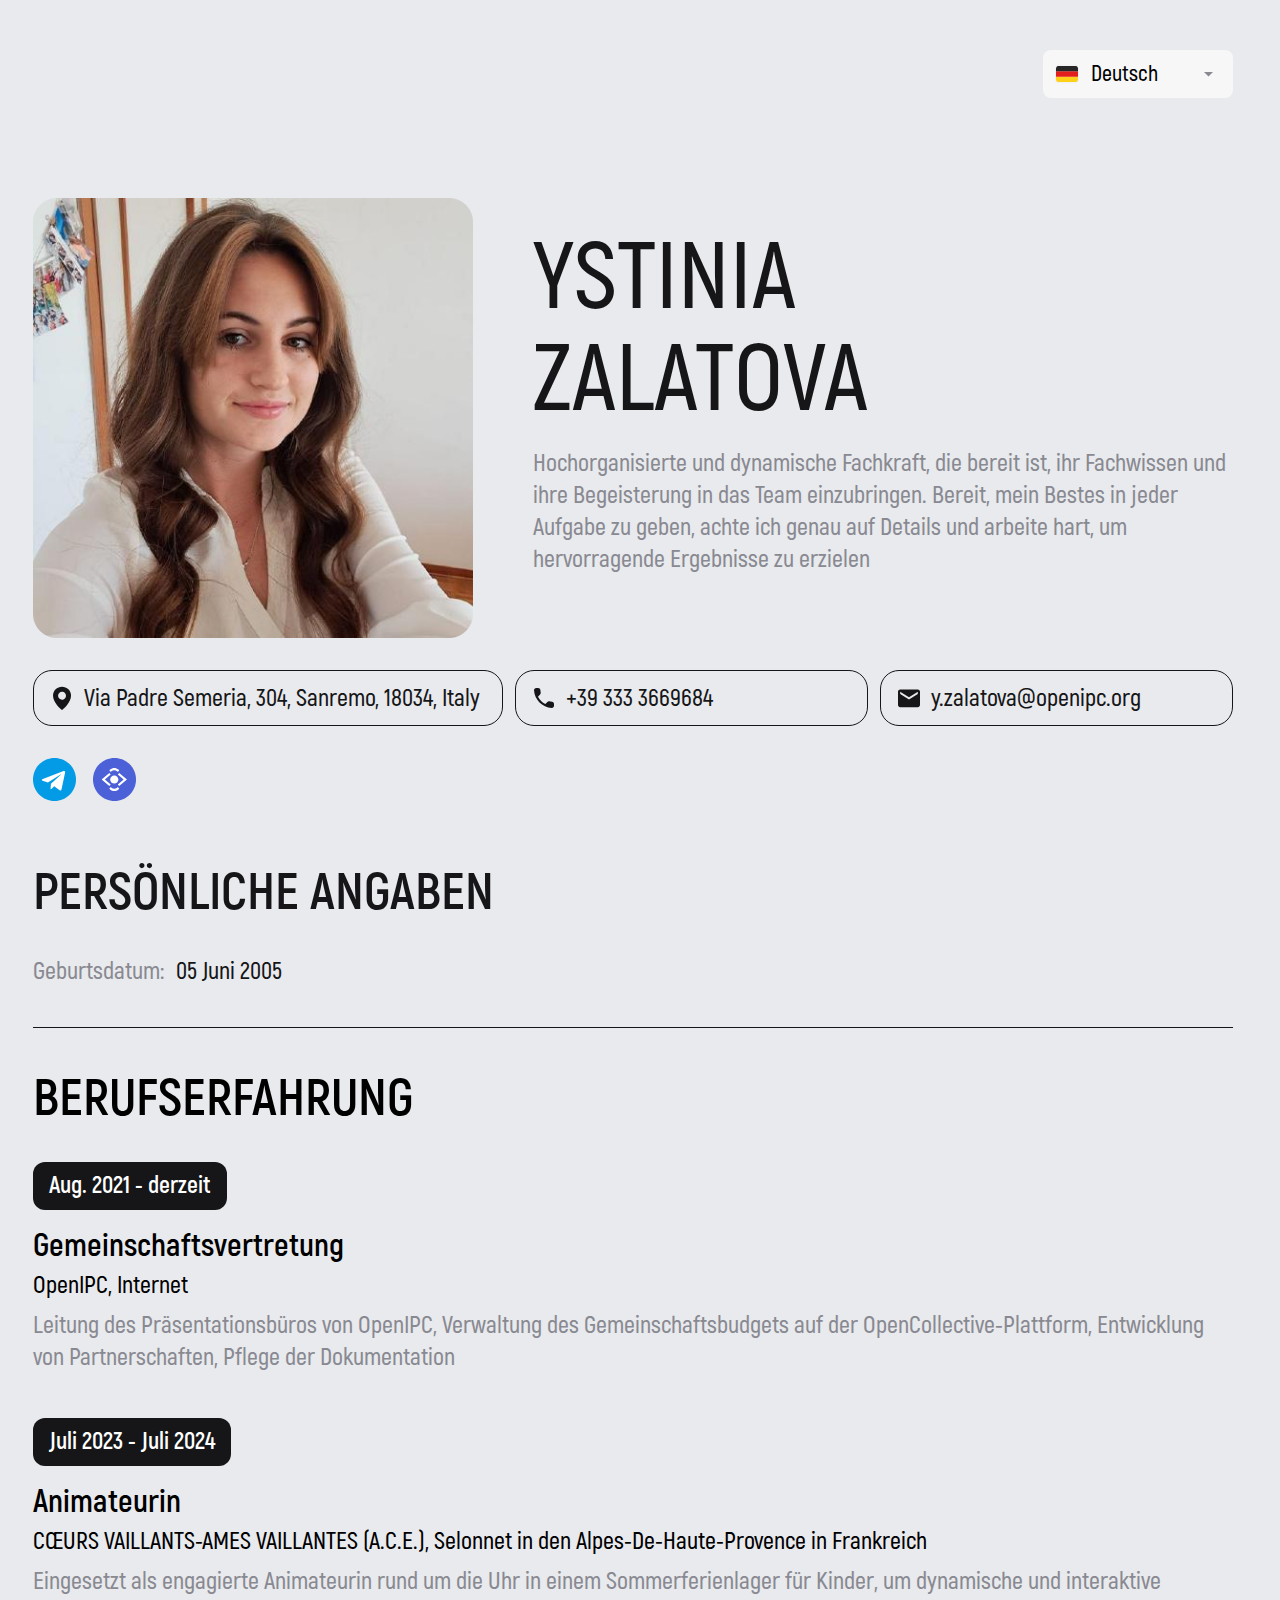
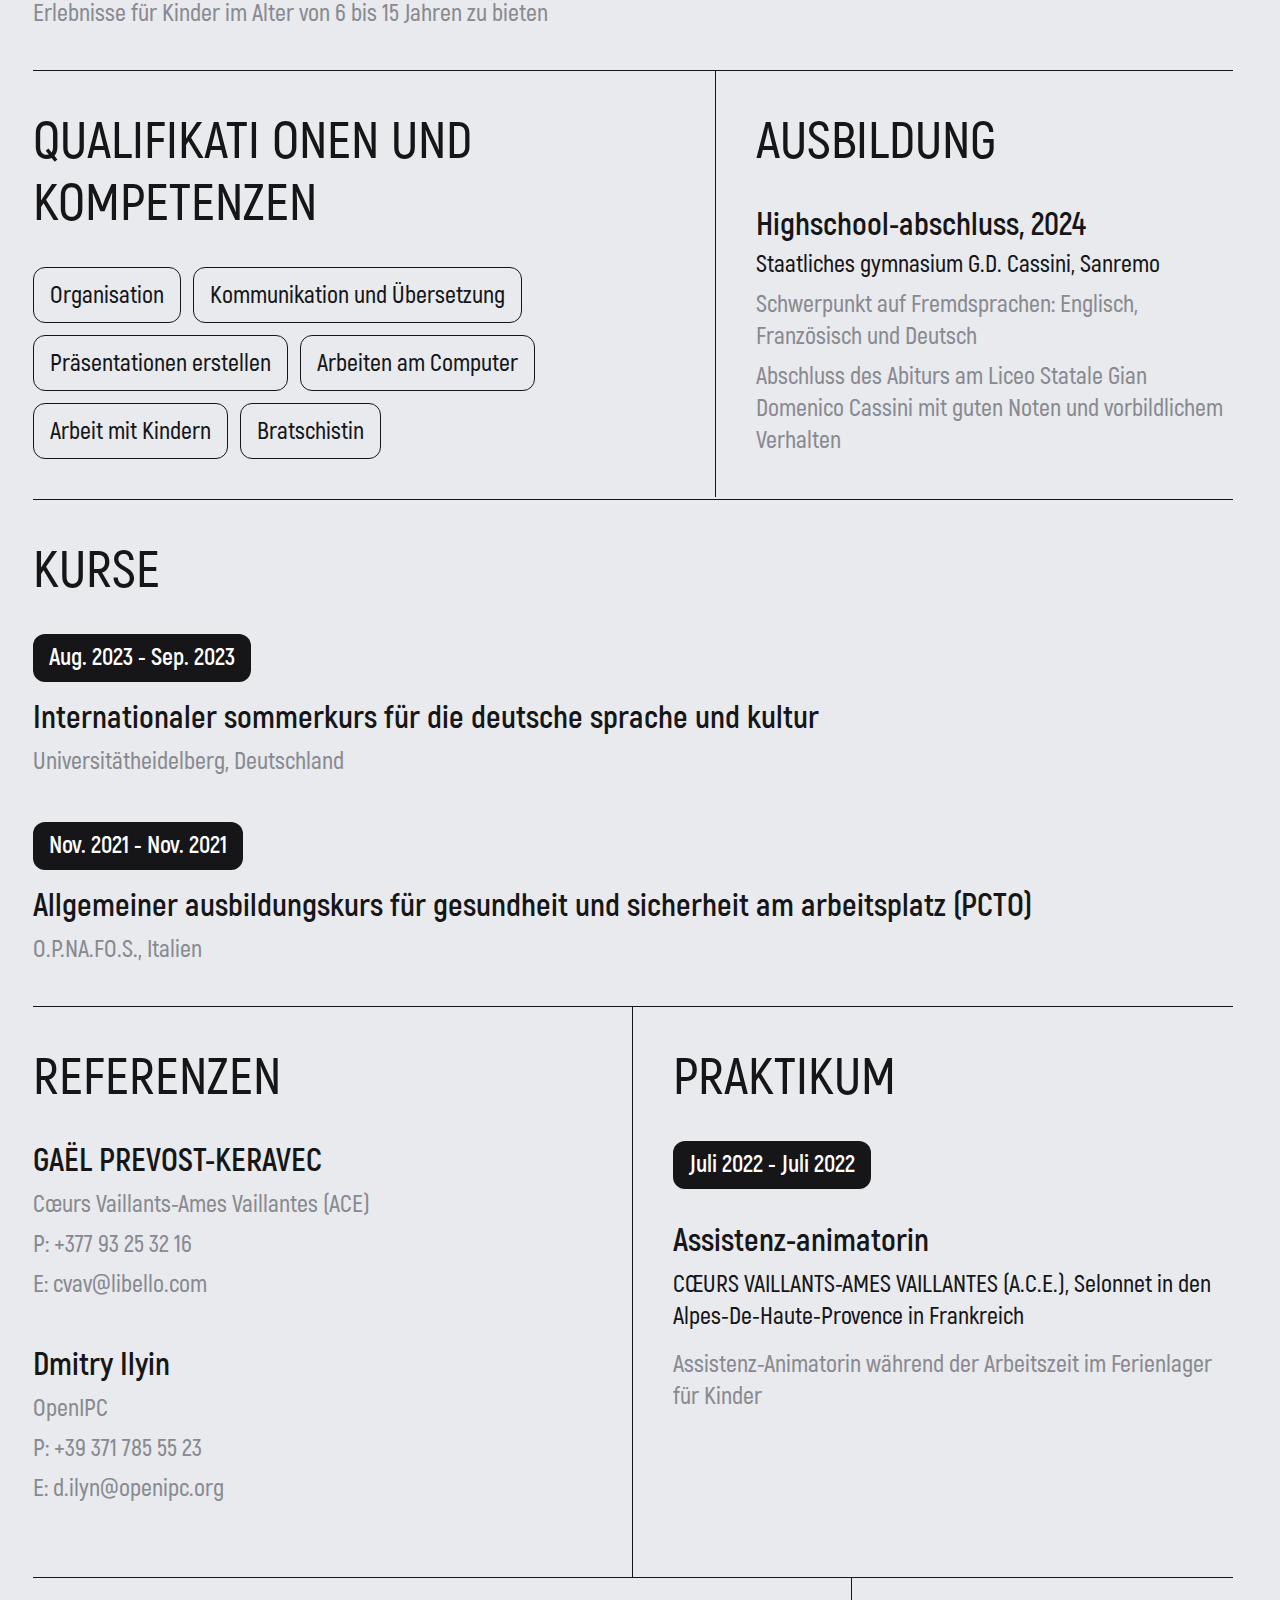
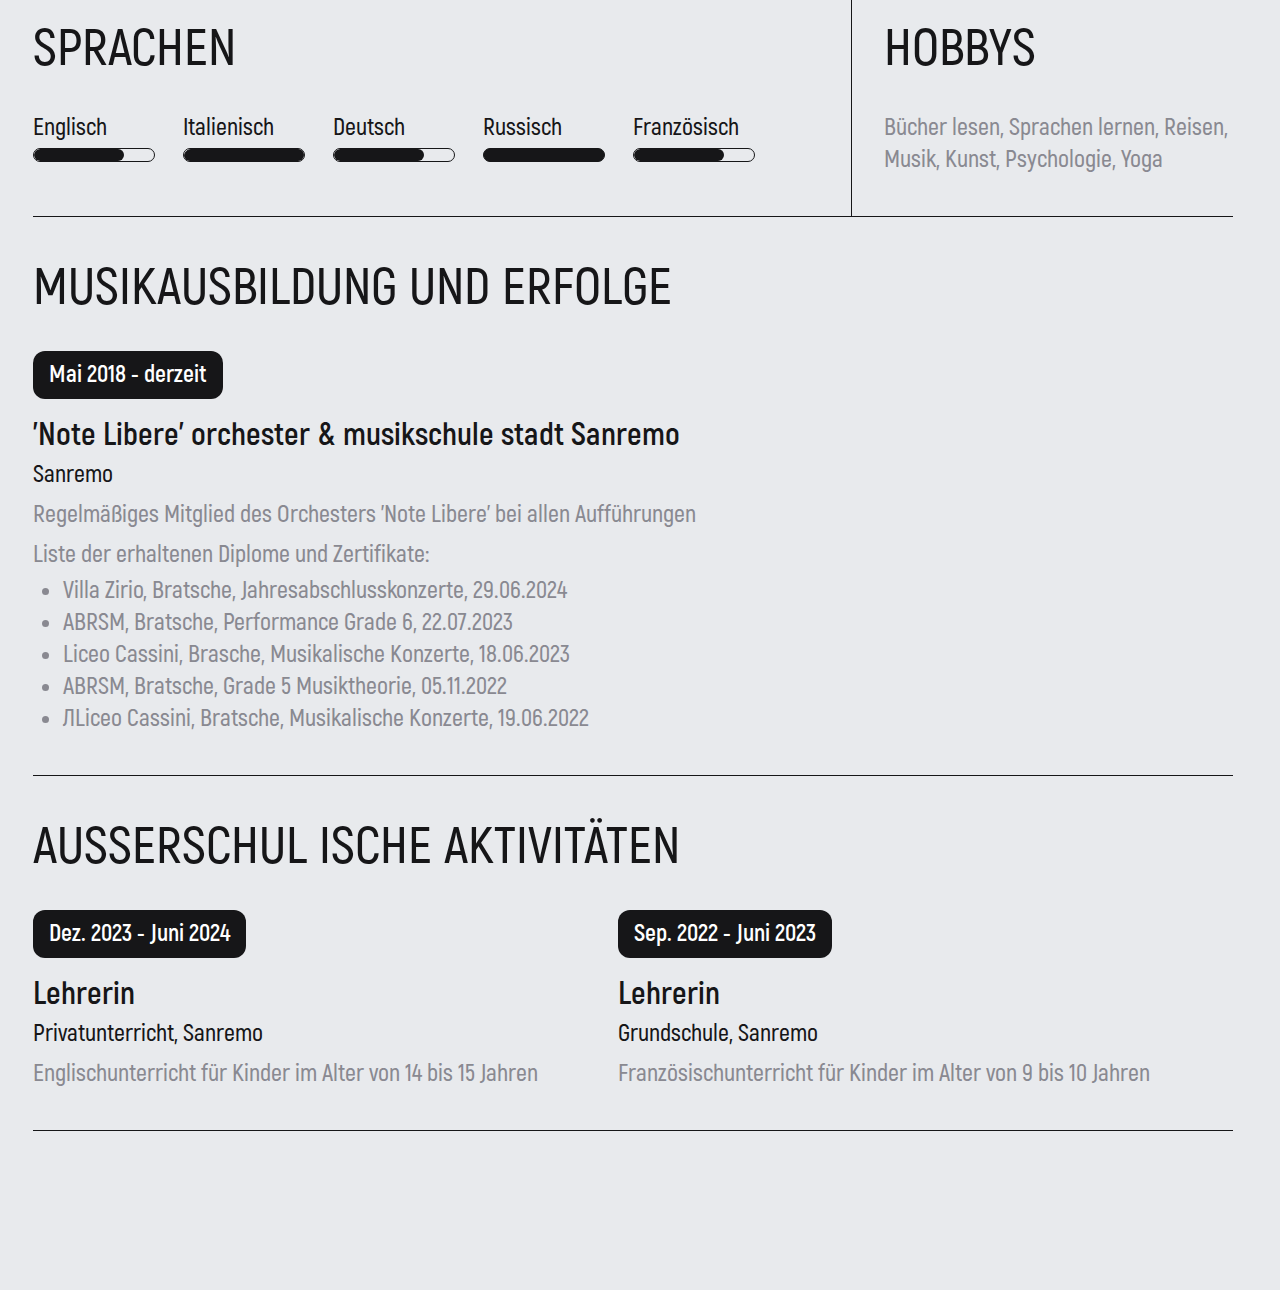
==== commit 206cf6e5: "Updating information and fixing errors" ====
--- a/de.html
+++ b/de.html
@@ -5,7 +5,7 @@
   <meta charset="utf-8" />
   <meta name="viewport"
     content="width=device-width, user-scalable=no, initial-scale=1, maximum-scale=1, minimum-scale=1">
-  <title>CV</title>
+  <title>YSTINIA-CV-DE</title>
   <link rel="stylesheet" href="./css/styles.css" />
 </head>
 
@@ -245,7 +245,7 @@
               <div class="recommendation__person-name">Dmitry Ilyin</div>
               <div class="recommendation__person-info">
                 <div class="recommendation__person-company">OpenIPC</div>
-                <div class="recommendation__person-phone">P: +7 985 967 2219</div>
+                <div class="recommendation__person-phone">P: +39 371 785 55 23</div>
                 <div class="recommendation__person-email">E: d.ilyn@openipc.org</div>
               </div>
             </div>
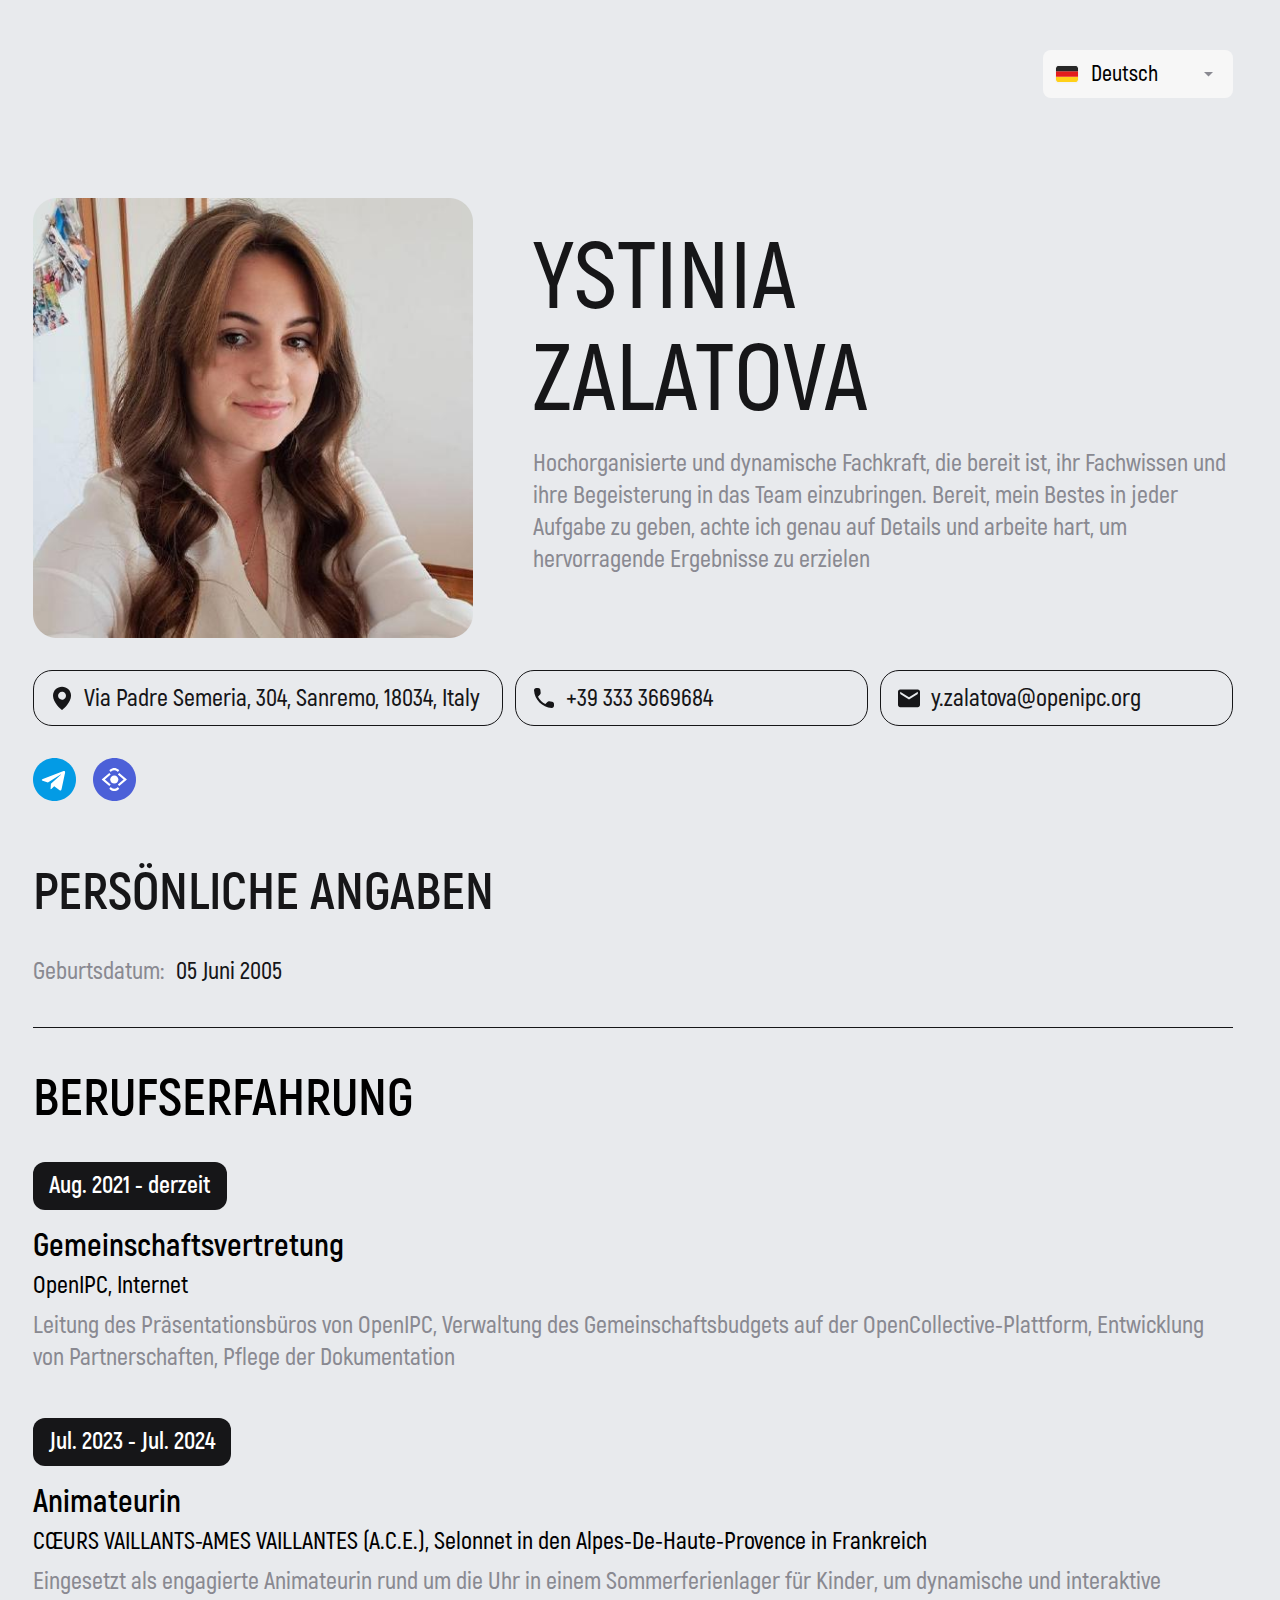
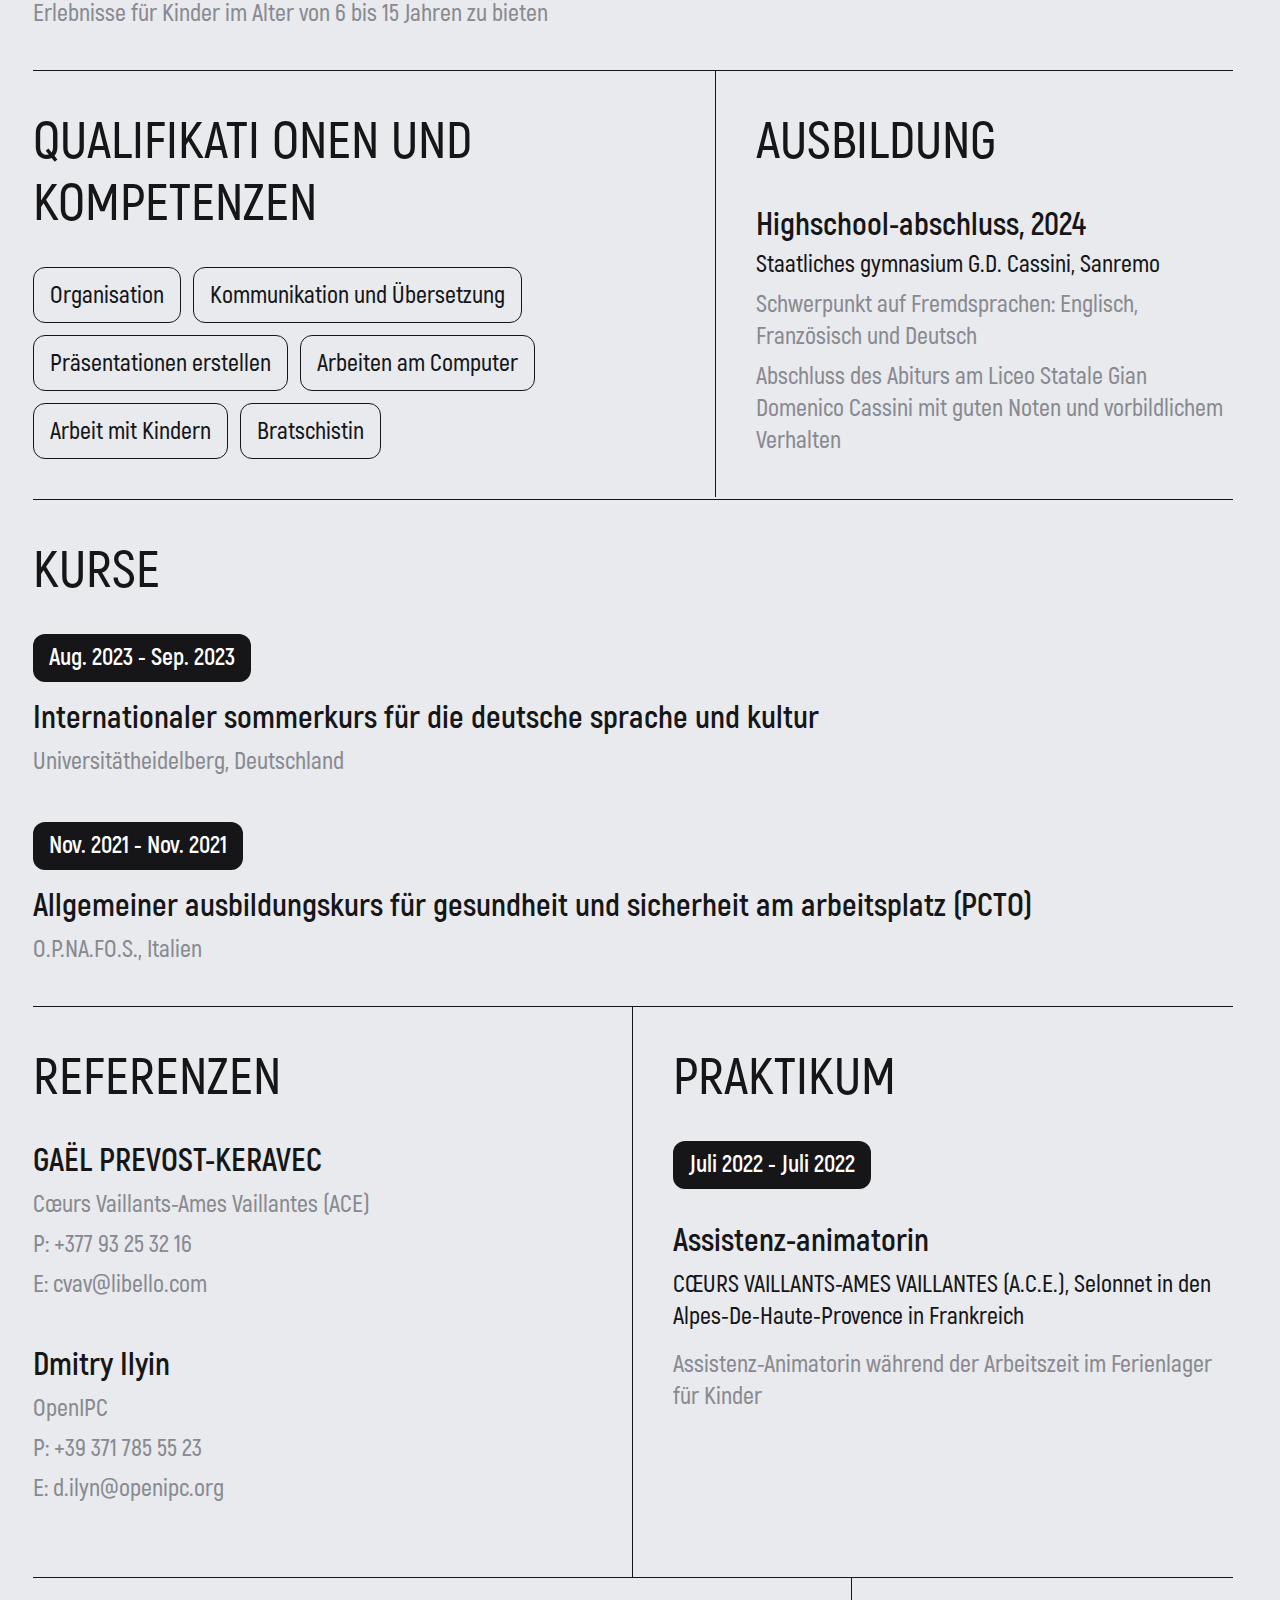
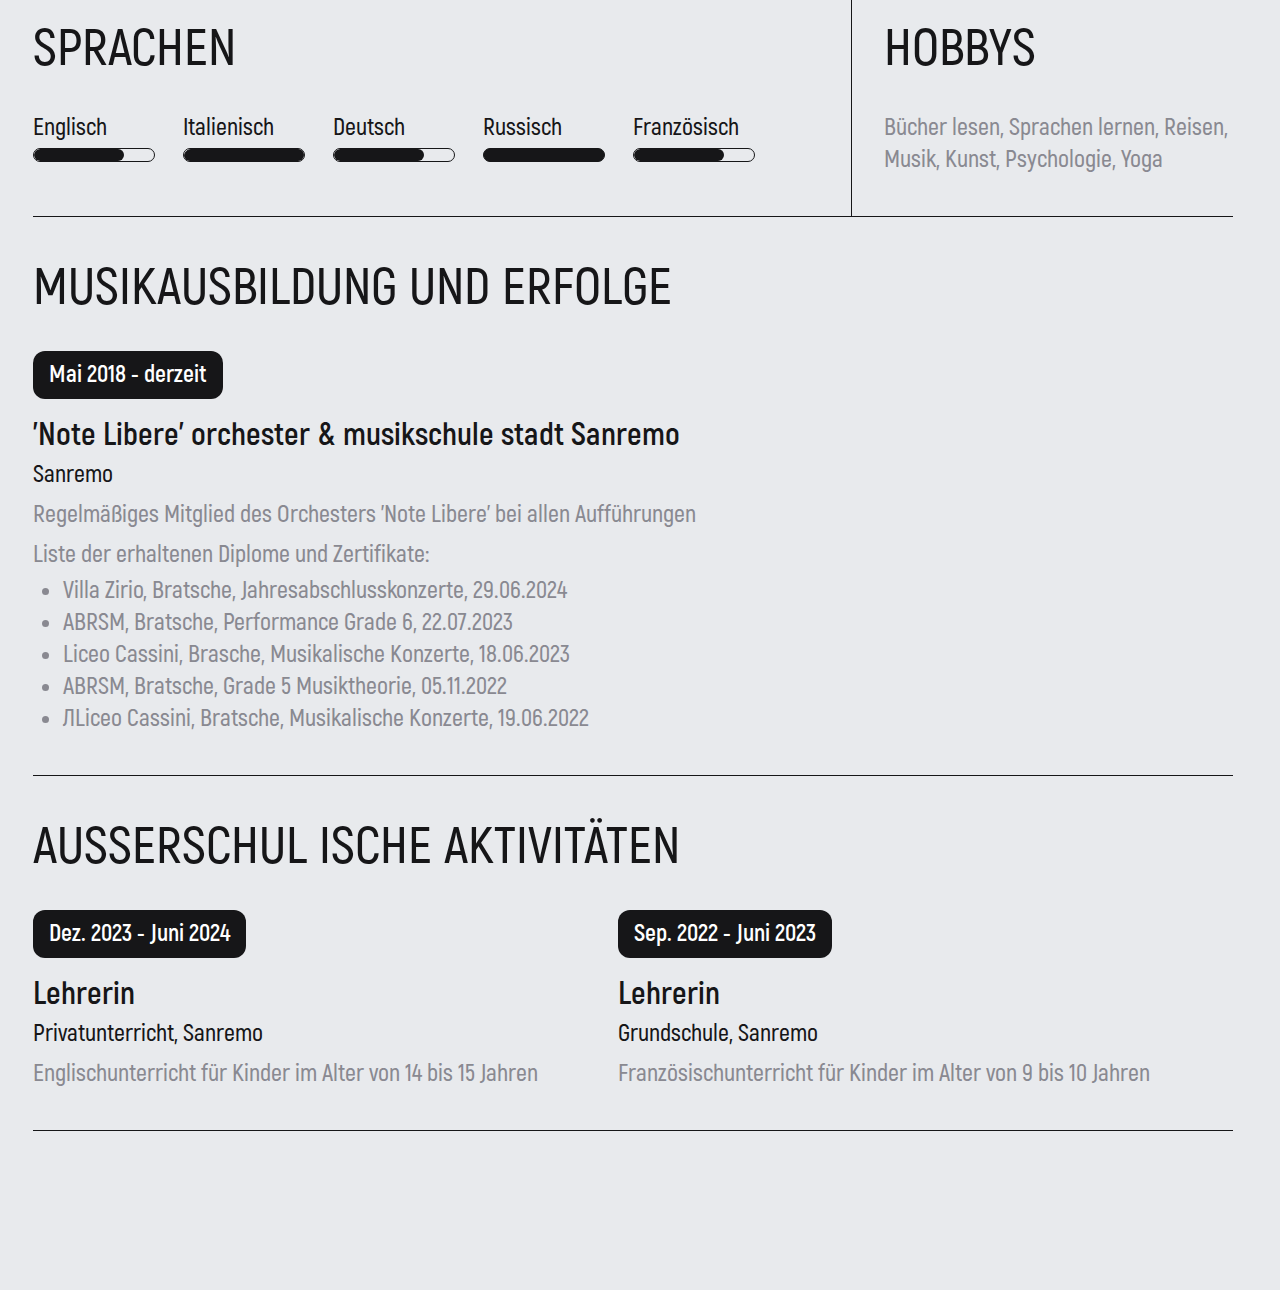
==== commit fa00a8ca: "Update TMP folder" ====
--- a/de.html
+++ b/de.html
@@ -148,7 +148,7 @@
 
         <div class="work-experience__item">
           <div class="chips chips--filled">
-            <span class="chips__label">Juli 2023 - Juli 2024</span>
+            <span class="chips__label">Jul. 2023 - Jul. 2024</span>
           </div>
           <div class="work-experience__item-details">
             <div class="work-experience__item-details-header">
